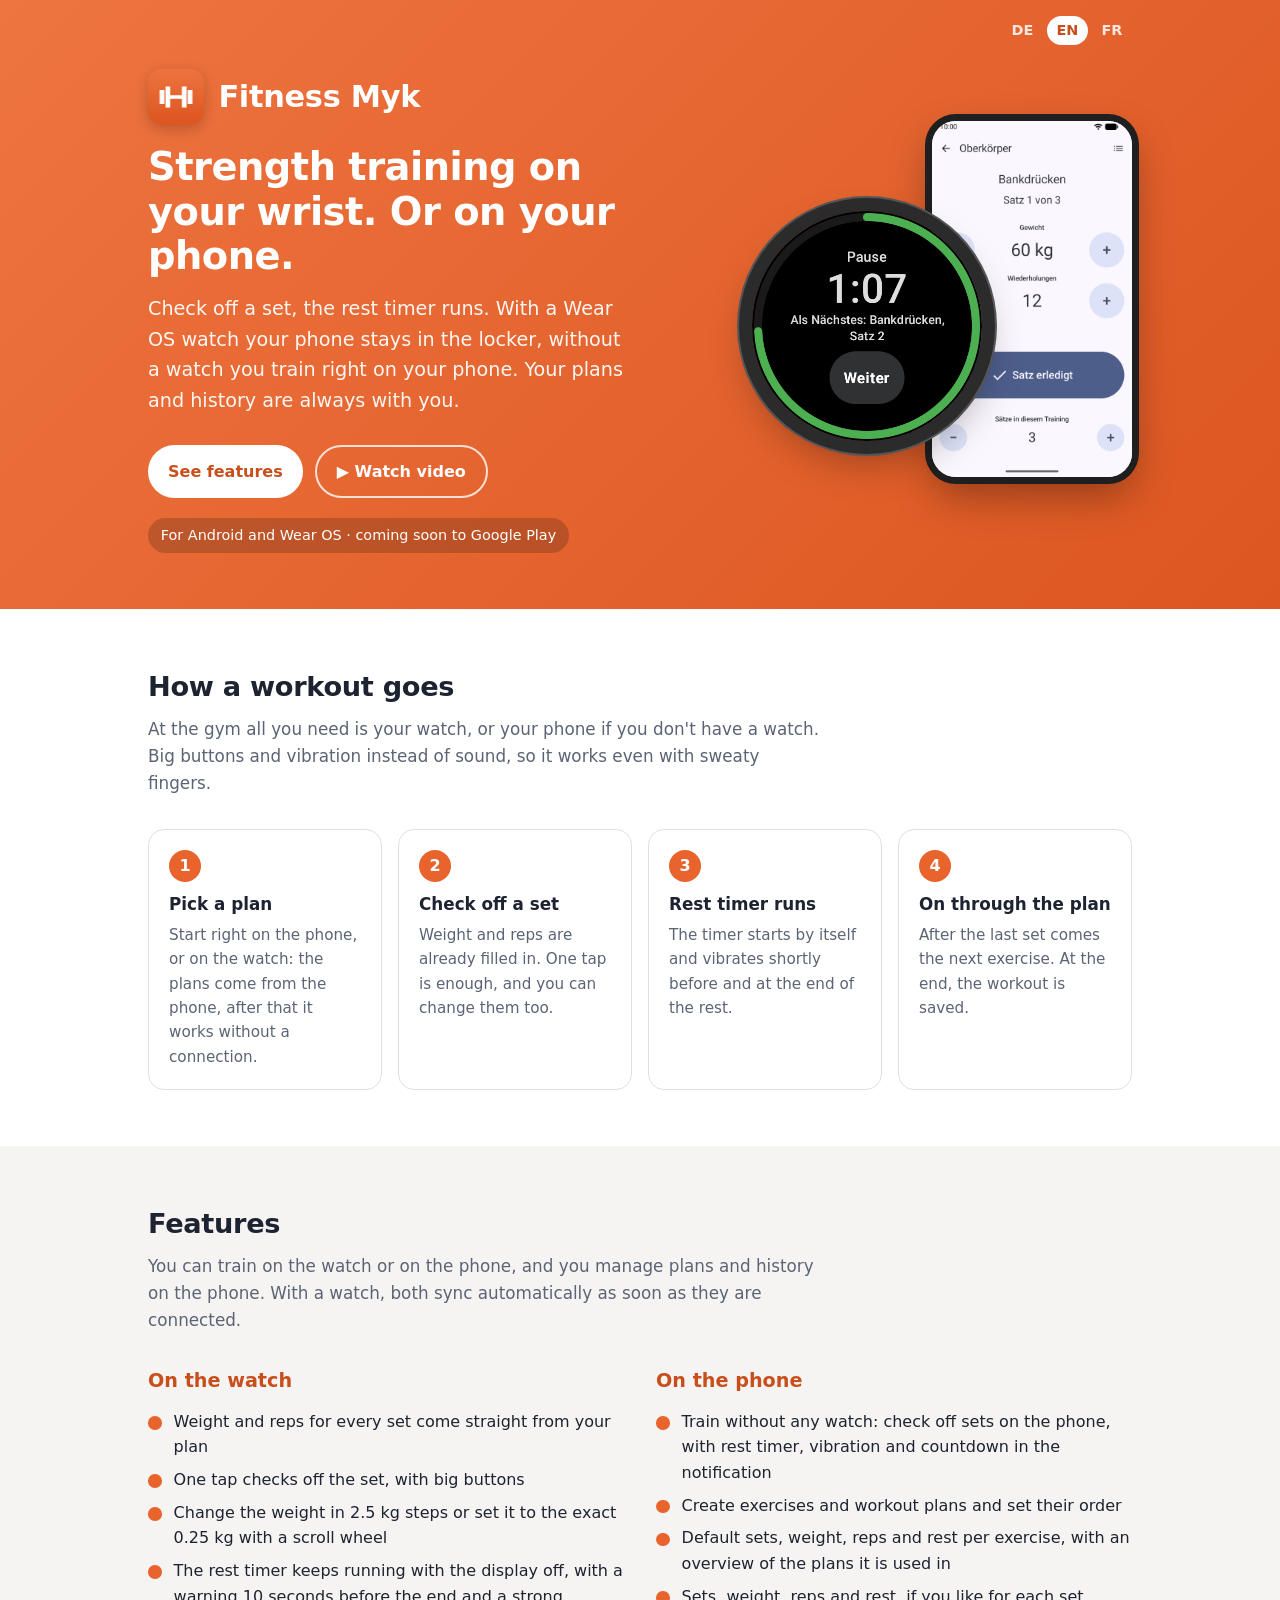
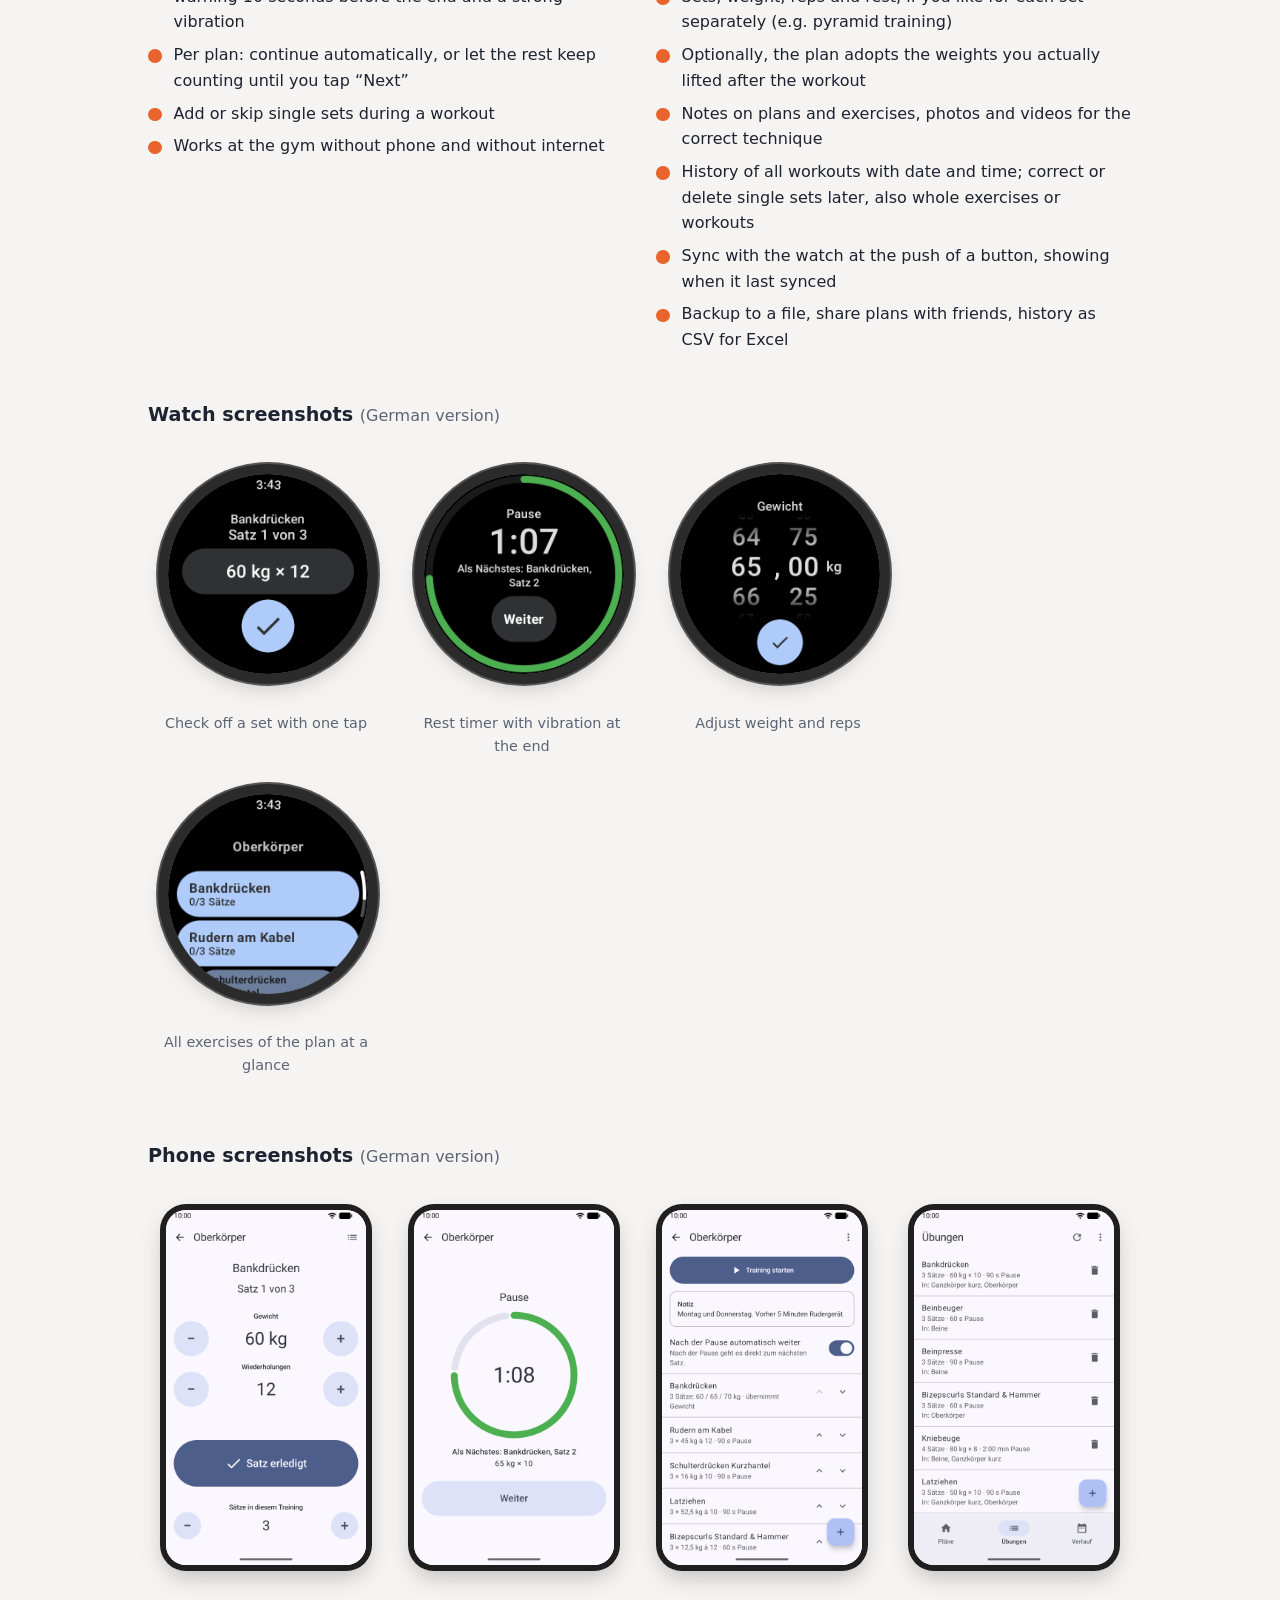
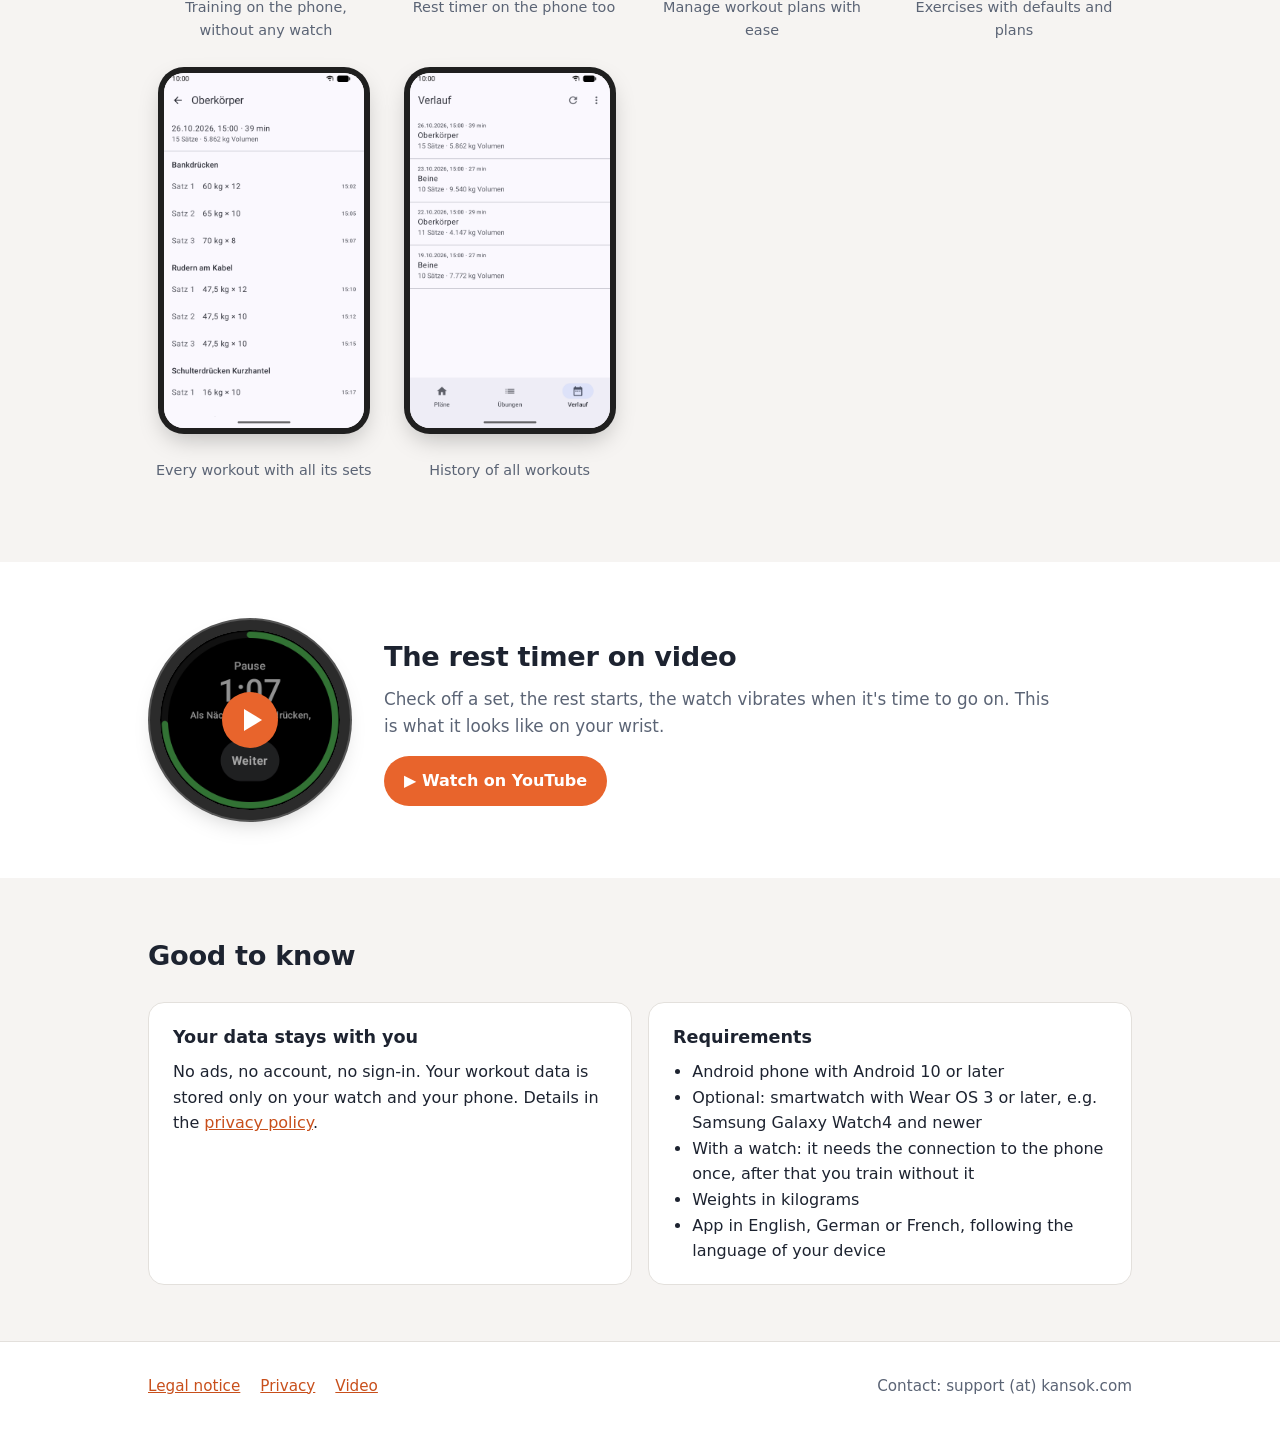
==== en/index.html @ 931d3200 "Englisch und Franzoesisch mit Sprachumschalter, Infos zu 1.3.0 und 1.4.0 Co-Authored-By: Claude Opus" ====
<!DOCTYPE html>
<html lang="en">
<head>
<meta charset="utf-8">
<meta name="viewport" content="width=device-width, initial-scale=1">
<title>Fitness Myk · Strength training with watch or phone</title>
<meta name="description" content="Fitness Myk is your strength training log: on your Wear OS watch or right on your phone. Check off a set, the rest timer runs, plans and history always with you.">
<link rel="icon" href="../img/icon.png">
<link rel="stylesheet" href="../site.css">
<link rel="alternate" hreflang="de" href="https://dersocke.github.io/fitness-myk/">
<link rel="alternate" hreflang="en" href="https://dersocke.github.io/fitness-myk/en/">
<link rel="alternate" hreflang="fr" href="https://dersocke.github.io/fitness-myk/fr/">
</head>
<body>

<header class="hero">
  <div class="langbar"><nav class="lang" aria-label="Language"><a href="../" lang="de" hreflang="de">DE</a><a href="./" lang="en" aria-current="page">EN</a><a href="../fr/" lang="fr" hreflang="fr">FR</a></nav></div>
  <div class="wrap">
    <div>
      <div class="brand"><img src="../img/icon.png" alt=""><span>Fitness Myk</span></div>
      <h1>Strength training on your wrist. Or on your phone.</h1>
      <p class="lead">Check off a set, the rest timer runs. With a Wear OS watch your phone stays in the locker, without a watch you train right on your phone. Your plans and history are always with you.</p>
      <div class="buttons">
        <a class="btn btn-light" href="#features">See features</a>
        <a class="btn btn-ghost" href="https://www.youtube.com/watch?v=dd3W-QZV9yQ" target="_blank" rel="noopener">▶ Watch video</a>
      </div>
      <span class="badge">For Android and Wear OS · coming soon to Google Play</span>
    </div>
    <div class="devices" aria-hidden="true">
      <div class="phone"><img src="../img/handy-2-satz.png" alt=""></div>
      <div class="watch"><img src="../img/uhr-2-pause.png" alt=""></div>
    </div>
  </div>
</header>

<main>

<section>
  <div class="wrap">
    <h2>How a workout goes</h2>
    <p class="intro">At the gym all you need is your watch, or your phone if you don't have a watch. Big buttons and vibration instead of sound, so it works even with sweaty fingers.</p>
    <div class="steps">
      <div class="step"><h3>Pick a plan</h3><p>Start right on the phone, or on the watch: the plans come from the phone, after that it works without a connection.</p></div>
      <div class="step"><h3>Check off a set</h3><p>Weight and reps are already filled in. One tap is enough, and you can change them too.</p></div>
      <div class="step"><h3>Rest timer runs</h3><p>The timer starts by itself and vibrates shortly before and at the end of the rest.</p></div>
      <div class="step"><h3>On through the plan</h3><p>After the last set comes the next exercise. At the end, the workout is saved.</p></div>
    </div>
  </div>
</section>

<section class="alt" id="features">
  <div class="wrap">
    <h2>Features</h2>
    <p class="intro">You can train on the watch or on the phone, and you manage plans and history on the phone. With a watch, both sync automatically as soon as they are connected.</p>
    <div class="features">
      <div>
        <h3>On the watch</h3>
        <ul class="check">
          <li>Weight and reps for every set come straight from your plan</li>
          <li>One tap checks off the set, with big buttons</li>
          <li>Change the weight in 2.5 kg steps or set it to the exact 0.25 kg with a scroll wheel</li>
          <li>The rest timer keeps running with the display off, with a warning 10 seconds before the end and a strong vibration</li>
          <li>Per plan: continue automatically, or let the rest keep counting until you tap “Next”</li>
          <li>Add or skip single sets during a workout</li>
          <li>Works at the gym without phone and without internet</li>
        </ul>
      </div>
      <div>
        <h3>On the phone</h3>
        <ul class="check">
          <li>Train without any watch: check off sets on the phone, with rest timer, vibration and countdown in the notification</li>
          <li>Create exercises and workout plans and set their order</li>
          <li>Default sets, weight, reps and rest per exercise, with an overview of the plans it is used in</li>
          <li>Sets, weight, reps and rest, if you like for each set separately (e.g. pyramid training)</li>
          <li>Optionally, the plan adopts the weights you actually lifted after the workout</li>
          <li>Notes on plans and exercises, photos and videos for the correct technique</li>
          <li>History of all workouts with date and time; correct or delete single sets later, also whole exercises or workouts</li>
          <li>Sync with the watch at the push of a button, showing when it last synced</li>
          <li>Backup to a file, share plans with friends, history as CSV for Excel</li>
        </ul>
      </div>
    </div>

    <h3 class="gallery-title">Watch screenshots <small style="font-weight:400;color:var(--muted)">(German version)</small></h3>
    <div class="gallery">
      <figure><a href="../img/uhr-1-satz.png"><div class="shot-watch"><img src="../img/uhr-1-satz.png" alt="Watch: set 1 of 3 bench press, 60 kg × 12, check mark to check off" loading="lazy"></div></a>
        <figcaption>Check off a set with one tap</figcaption></figure>
      <figure><a href="../img/uhr-2-pause.png"><div class="shot-watch"><img src="../img/uhr-2-pause.png" alt="Watch: running rest timer" loading="lazy"></div></a>
        <figcaption>Rest timer with vibration at the end</figcaption></figure>
      <figure><a href="../img/uhr-3-gewicht.png"><div class="shot-watch"><img src="../img/uhr-3-gewicht.png" alt="Watch: change weight and reps" loading="lazy"></div></a>
        <figcaption>Adjust weight and reps</figcaption></figure>
      <figure><a href="../img/uhr-4-uebungen.png"><div class="shot-watch"><img src="../img/uhr-4-uebungen.png" alt="Watch: exercises of the plan" loading="lazy"></div></a>
        <figcaption>All exercises of the plan at a glance</figcaption></figure>
    </div>

    <h3 class="gallery-title">Phone screenshots <small style="font-weight:400;color:var(--muted)">(German version)</small></h3>
    <div class="gallery">
      <figure><a href="../img/handy-2-satz.png"><div class="shot-phone"><img src="../img/handy-2-satz.png" alt="Phone: set 1 of 3 bench press, 60 kg and 12 reps, button set done" loading="lazy"></div></a>
        <figcaption>Training on the phone, without any watch</figcaption></figure>
      <figure><a href="../img/handy-3-pause.png"><div class="shot-phone"><img src="../img/handy-3-pause.png" alt="Phone: running rest timer with the next set" loading="lazy"></div></a>
        <figcaption>Rest timer on the phone too</figcaption></figure>
      <figure><a href="../img/handy-1-plan.png"><div class="shot-phone"><img src="../img/handy-1-plan.png" alt="Phone: workout plan with exercises and button start workout" loading="lazy"></div></a>
        <figcaption>Manage workout plans with ease</figcaption></figure>
      <figure><a href="../img/handy-4-uebungen.png"><div class="shot-phone"><img src="../img/handy-4-uebungen.png" alt="Phone: exercises with default values and the plans they are used in" loading="lazy"></div></a>
        <figcaption>Exercises with defaults and plans</figcaption></figure>
      <figure><a href="../img/handy-6-training.png"><div class="shot-phone"><img src="../img/handy-6-training.png" alt="Phone: workout with all sets, weight, reps and time" loading="lazy"></div></a>
        <figcaption>Every workout with all its sets</figcaption></figure>
      <figure><a href="../img/handy-5-verlauf.png"><div class="shot-phone"><img src="../img/handy-5-verlauf.png" alt="Phone: history of workouts" loading="lazy"></div></a>
        <figcaption>History of all workouts</figcaption></figure>
    </div>
  </div>
</section>

<section>
  <div class="wrap video">
    <a href="https://www.youtube.com/watch?v=dd3W-QZV9yQ" target="_blank" rel="noopener" aria-label="Watch the video on YouTube">
      <div class="shot-watch"><img src="../img/uhr-2-pause.png" alt=""><div class="play"><svg viewBox="0 0 56 56"><circle cx="28" cy="28" r="28" fill="#E8642C"/><path d="M22 17v22l18-11z" fill="#fff"/></svg></div></div>
    </a>
    <div>
      <h2>The rest timer on video</h2>
      <p class="intro" style="margin-bottom:1rem">Check off a set, the rest starts, the watch vibrates when it's time to go on. This is what it looks like on your wrist.</p>
      <a class="btn btn-light" style="background:var(--accent);color:#fff" href="https://www.youtube.com/watch?v=dd3W-QZV9yQ" target="_blank" rel="noopener">▶ Watch on YouTube</a>
    </div>
  </div>
</section>

<section class="alt">
  <div class="wrap">
    <h2>Good to know</h2>
    <div class="cards" style="margin-top:1.5rem">
      <div class="card">
        <h3>Your data stays with you</h3>
        <p>No ads, no account, no sign-in. Your workout data is stored only on your watch and your phone. Details in the <a href="privacy.html">privacy policy</a>.</p>
      </div>
      <div class="card">
        <h3>Requirements</h3>
        <ul>
          <li>Android phone with Android 10 or later</li>
          <li>Optional: smartwatch with Wear OS 3 or later, e.g. Samsung Galaxy Watch4 and newer</li>
          <li>With a watch: it needs the connection to the phone once, after that you train without it</li>
          <li>Weights in kilograms</li>
          <li>App in English, German or French, following the language of your device</li>
        </ul>
      </div>
    </div>
  </div>
</section>

</main>

<footer>
  <div class="wrap">
    <nav aria-label="Legal"><a href="legal-notice.html">Legal notice</a><a href="privacy.html">Privacy</a><a href="https://www.youtube.com/watch?v=dd3W-QZV9yQ" target="_blank" rel="noopener">Video</a></nav>
    <span>Contact: support (at) kansok.com</span>
  </div>
</footer>

</body>
</html>
---- site.css ----
:root {
  --bg:#ffffff; --bg-alt:#f6f4f2; --text:#1d2330; --muted:#5b6475; --line:#e3e0dc;
  --accent:#E8642C; --accent-dark:#c84f1b; --link:#c84f1b; --card:#ffffff;
}
@media (prefers-color-scheme: dark) {
  :root { --bg:#14171f; --bg-alt:#1b1f29; --text:#e8eaf0; --muted:#a3aabb; --line:#2c3240;
          --link:#f29a6e; --card:#1f2430; }
}
* { box-sizing:border-box; }
html { background:var(--bg); }
body { margin:0; font-family:"Segoe UI", Roboto, system-ui, Arial, sans-serif; color:var(--text);
       background:var(--bg); line-height:1.6; }
a { color:var(--link); }
.wrap { max-width:64rem; margin:0 auto; padding:0 1.25rem; }

/* Kopf */
header.hero { background:linear-gradient(135deg, #EE7440 0%, #DC5620 100%); color:#fff; }
.hero .wrap { display:grid; grid-template-columns:1.1fr 1fr; gap:2rem; align-items:center;
              padding-top:3rem; padding-bottom:3.5rem; }
.brand { display:flex; align-items:center; gap:.9rem; margin-bottom:1.25rem; }
.brand img { width:56px; height:56px; border-radius:14px; box-shadow:0 4px 14px rgba(0,0,0,.2); }
.brand span { font-size:1.9rem; font-weight:700; letter-spacing:-.3px; }
.hero h1 { font-size:2.4rem; line-height:1.15; margin:0 0 1rem; letter-spacing:-.5px; }
.hero p.lead { font-size:1.2rem; margin:0 0 1.75rem; opacity:.95; max-width:30rem; }
.buttons { display:flex; flex-wrap:wrap; gap:.75rem; }
.btn { display:inline-flex; align-items:center; gap:.5rem; padding:.75rem 1.25rem; border-radius:999px;
       font-weight:600; text-decoration:none; font-size:1rem; }
.btn-light { background:#fff; color:var(--accent-dark); }
.btn-ghost { border:2px solid rgba(255,255,255,.8); color:#fff; }
.btn:hover { filter:brightness(.95); }
.badge { display:inline-block; margin-top:1.25rem; font-size:.9rem; background:rgba(0,0,0,.18);
         padding:.35rem .8rem; border-radius:999px; }

.devices { position:relative; height:380px; }
.phone { position:absolute; right:0; top:0; width:200px; aspect-ratio:9/16; border-radius:24px;
         overflow:hidden; background:#fff; box-shadow:0 0 0 7px #1f1f1f, 0 18px 40px rgba(0,0,0,.35); }
.phone img, .watch img { width:100%; height:100%; display:block; object-fit:cover; }
.watch { position:absolute; right:150px; top:90px; width:230px; height:230px; border-radius:50%;
         overflow:hidden; box-shadow:0 0 0 13px #2b2b2b, 0 0 0 15px #555, 0 18px 40px rgba(0,0,0,.35); }

/* Abschnitte */
section { padding:3.5rem 0; }
section.alt { background:var(--bg-alt); }
h2 { font-size:1.7rem; margin:0 0 .5rem; letter-spacing:-.3px; }
.intro { color:var(--muted); max-width:42rem; margin:0 0 2rem; font-size:1.05rem; }

.steps { display:grid; grid-template-columns:repeat(4, 1fr); gap:1rem; counter-reset:step; }
.step { background:var(--card); border:1px solid var(--line); border-radius:16px; padding:1.25rem; }
.step::before { counter-increment:step; content:counter(step); display:inline-grid; place-items:center;
                width:2rem; height:2rem; border-radius:50%; background:var(--accent); color:#fff;
                font-weight:700; margin-bottom:.6rem; }
.step h3 { margin:0 0 .3rem; font-size:1.05rem; }
.step p { margin:0; color:var(--muted); font-size:.95rem; }

.features { display:grid; grid-template-columns:1fr 1fr; gap:2rem; }
.features h3 { margin:0 0 .75rem; font-size:1.2rem; color:var(--accent-dark); }
@media (prefers-color-scheme: dark) { .features h3 { color:var(--link); } }
ul.check { list-style:none; padding:0; margin:0; }
ul.check li { position:relative; padding-left:1.6rem; margin:.45rem 0; }
ul.check li::before { content:""; position:absolute; left:0; top:.45em; width:.85rem; height:.85rem;
                      border-radius:50%; background:var(--accent); }

.gallery-title { margin:2.5rem 0 1rem; font-size:1.2rem; }
.gallery { display:flex; flex-wrap:wrap; gap:1.5rem 2rem; padding:1rem .5rem 1.5rem; }
.gallery figure { margin:0; flex:0 0 auto; text-align:center; }
@media (max-width: 480px) {
  .gallery { justify-content:center; }
  .shot-watch, .shot-phone { width:160px; }
  .shot-watch { height:160px; }
}
.gallery figcaption { margin-top:1.1rem; font-size:.9rem; color:var(--muted); max-width:220px; }
.shot-watch { width:200px; height:200px; border-radius:50%; overflow:hidden; margin:12px;
              box-shadow:0 0 0 10px #2b2b2b, 0 0 0 12px #555, 0 10px 24px rgba(0,0,0,.25); }
.shot-phone { width:200px; aspect-ratio:9/16; border-radius:20px; overflow:hidden; margin:6px;
              box-shadow:0 0 0 6px #1f1f1f, 0 10px 24px rgba(0,0,0,.25); }
.shot-watch img, .shot-phone img { width:100%; height:100%; display:block; object-fit:cover; }
.gallery figure a { display:inline-block; }

.video { display:grid; grid-template-columns:auto 1fr; gap:2rem; align-items:center; }
.video .shot-watch { width:180px; height:180px; position:relative; }
.video .play { position:absolute; inset:0; display:grid; place-items:center; background:rgba(0,0,0,.35); }
.video .play svg { width:56px; height:56px; }

.cards { display:grid; grid-template-columns:1fr 1fr; gap:1rem; }
.card { background:var(--card); border:1px solid var(--line); border-radius:16px; padding:1.25rem 1.5rem; }
.card h3 { margin:0 0 .5rem; font-size:1.1rem; }
.card ul { margin:0; padding-left:1.2rem; }
.card p { margin:0; }

footer { border-top:1px solid var(--line); padding:2rem 0 3rem; color:var(--muted); font-size:.95rem; }
footer .wrap { display:flex; flex-wrap:wrap; justify-content:space-between; gap:1rem; }
footer nav a { margin-right:1.25rem; }

@media (max-width: 820px) {
  .hero .wrap { grid-template-columns:1fr; padding-top:2rem; }
  .hero h1 { font-size:1.9rem; }
  .devices { height:300px; max-width:340px; }
  .phone { width:150px; }
  .watch { width:180px; height:180px; right:110px; top:70px; }
  .steps { grid-template-columns:1fr 1fr; }
  .features, .cards { grid-template-columns:1fr; }
  .video { grid-template-columns:1fr; justify-items:start; }
}
@media (max-width: 480px) { .steps { grid-template-columns:1fr; } }

/* Sprachumschalter */
.langbar { max-width:64rem; margin:0 auto; padding:1rem 1.25rem 0; display:flex; justify-content:flex-end; }
.langbar + .wrap { padding-top:1.5rem; }
.lang { display:flex; gap:.25rem; font-size:.9rem; font-weight:600; }
.lang a { color:#fff; text-decoration:none; padding:.2rem .6rem; border-radius:999px; opacity:.85; }
.lang a:hover { opacity:1; background:rgba(255,255,255,.15); }
.lang a[aria-current] { background:#fff; color:var(--accent-dark); opacity:1; }
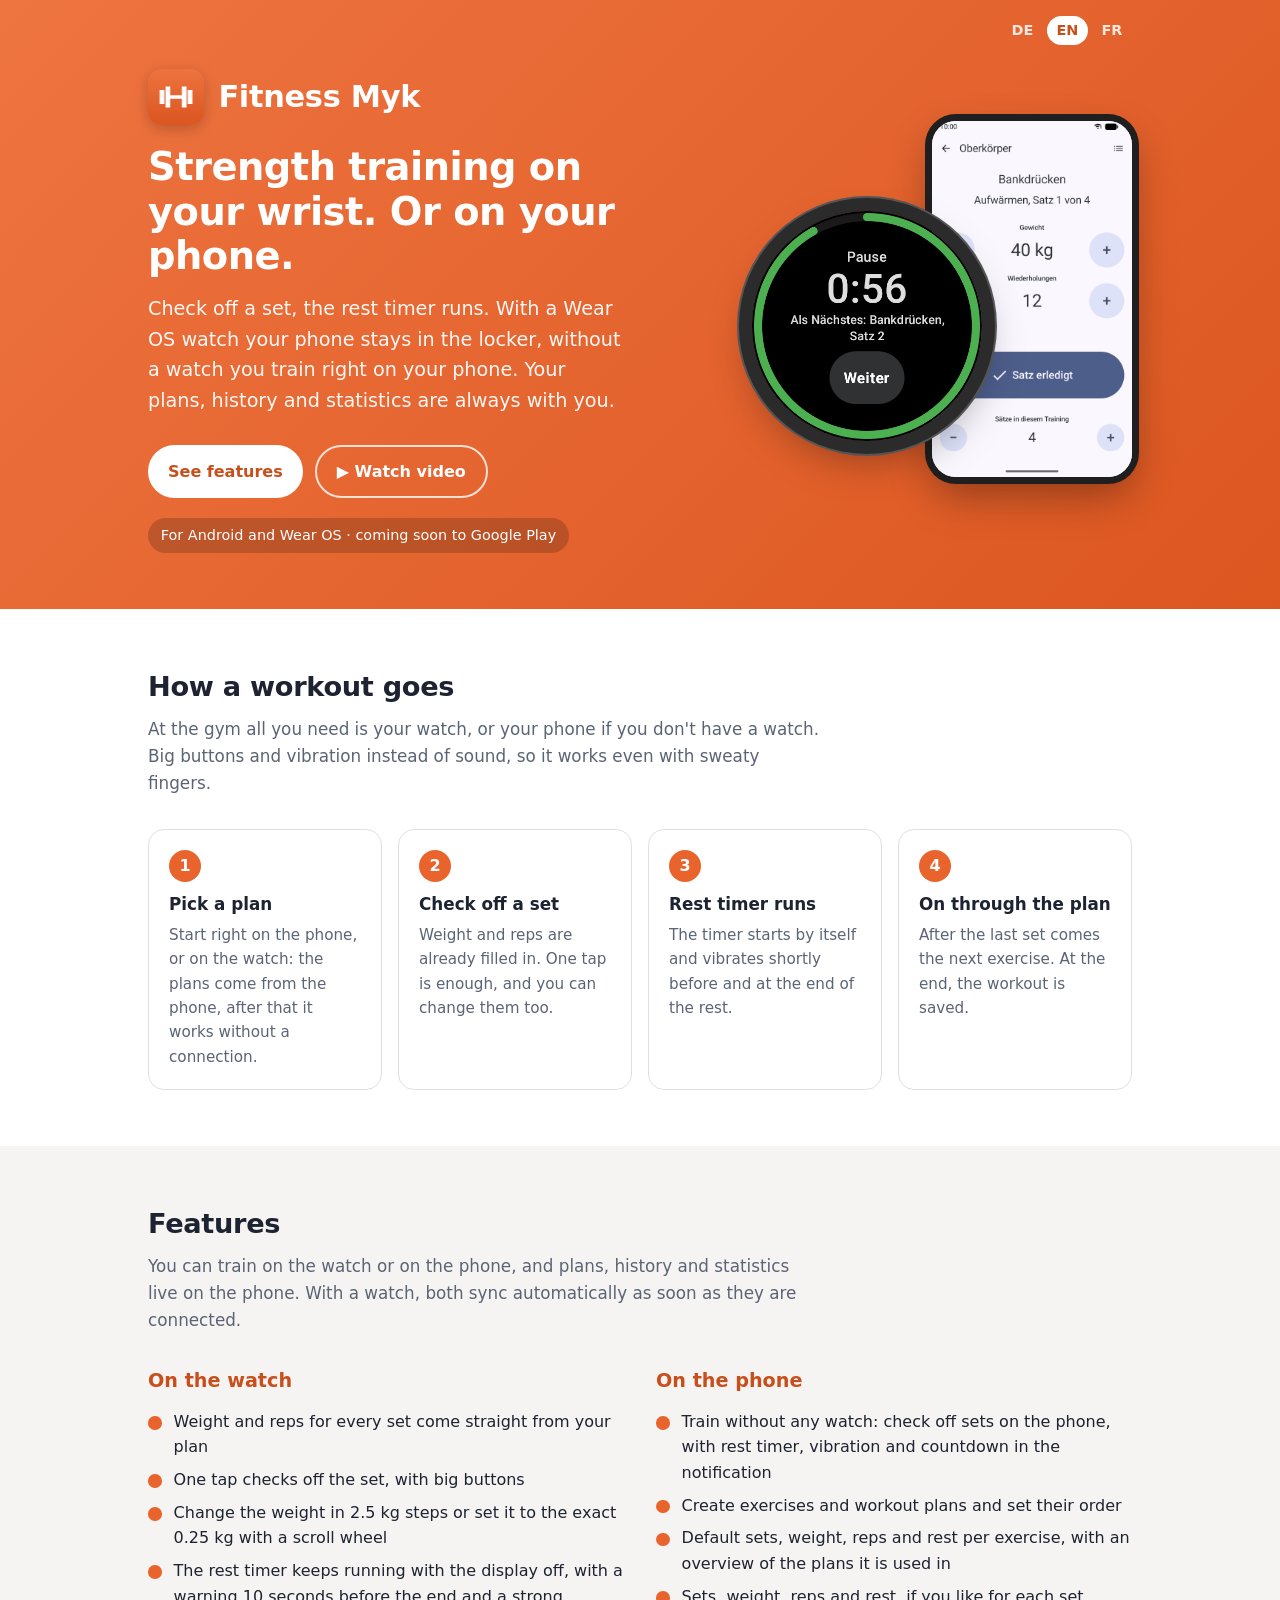
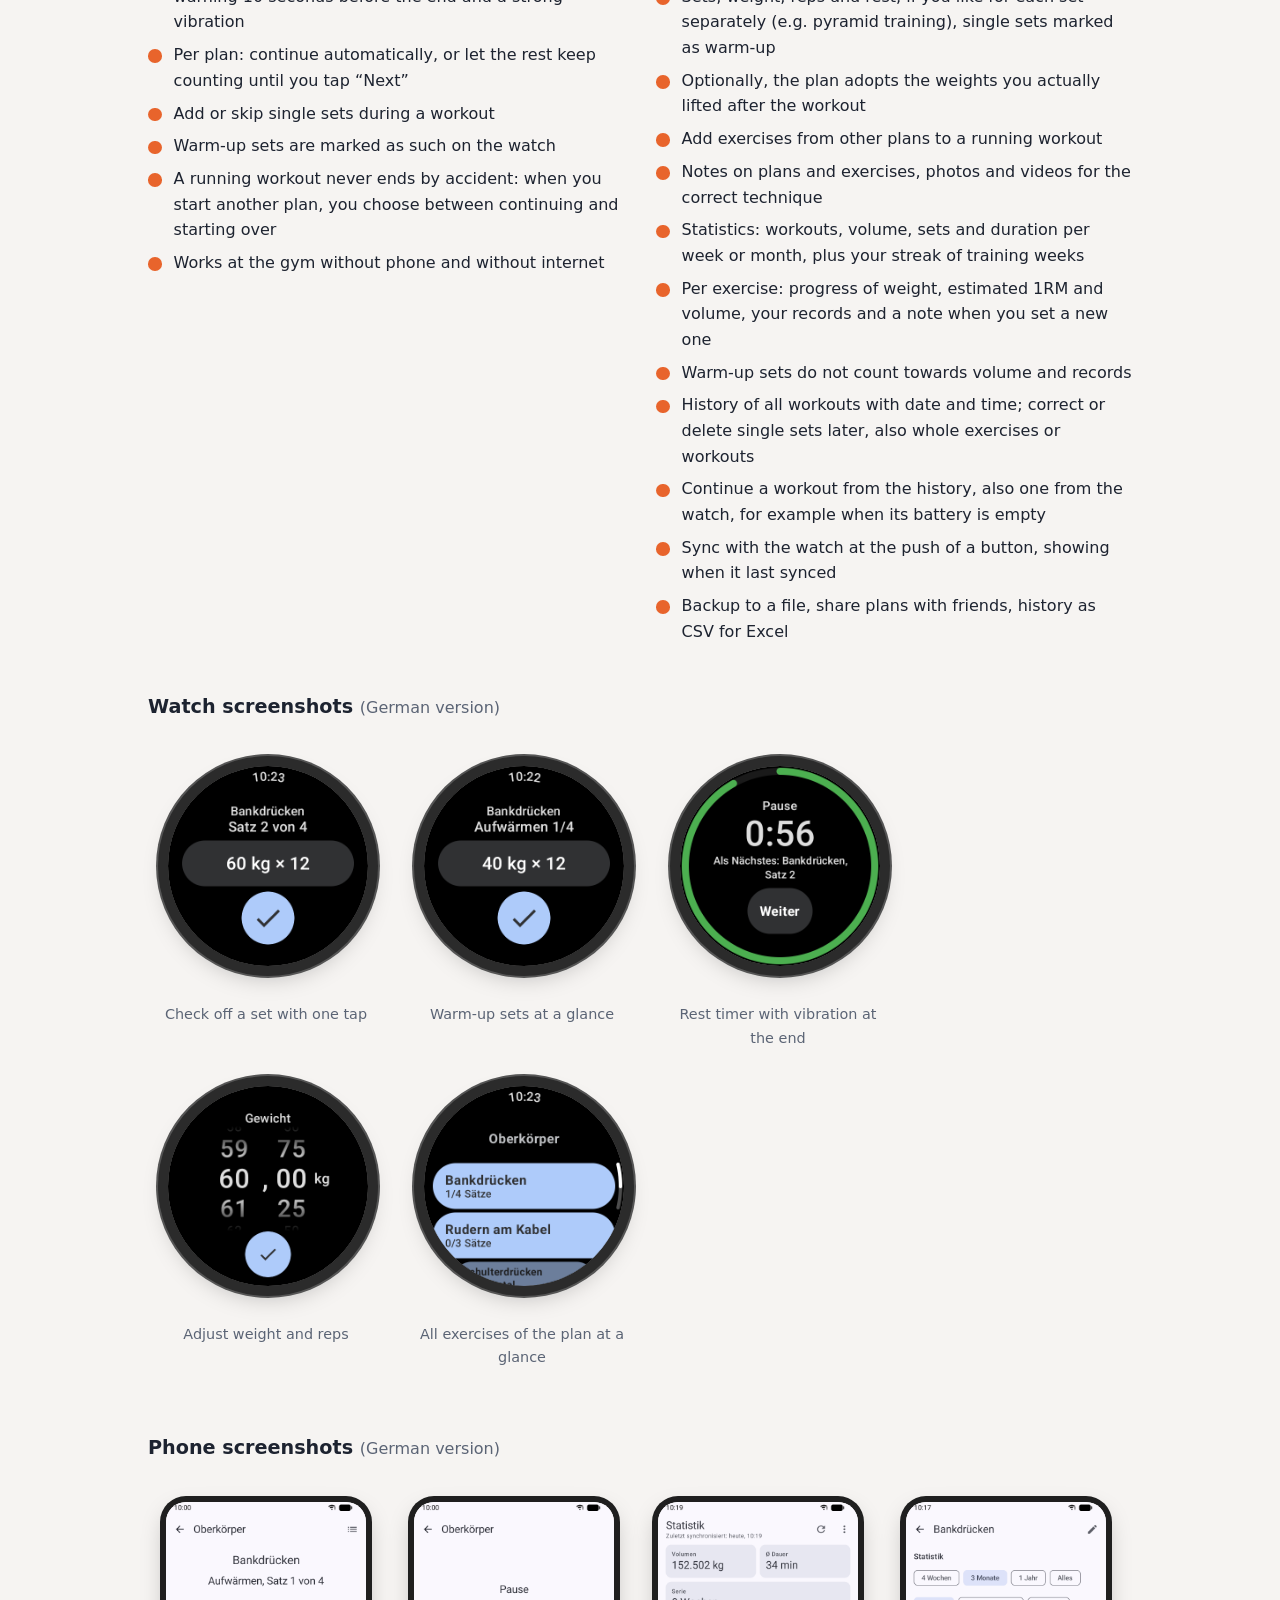
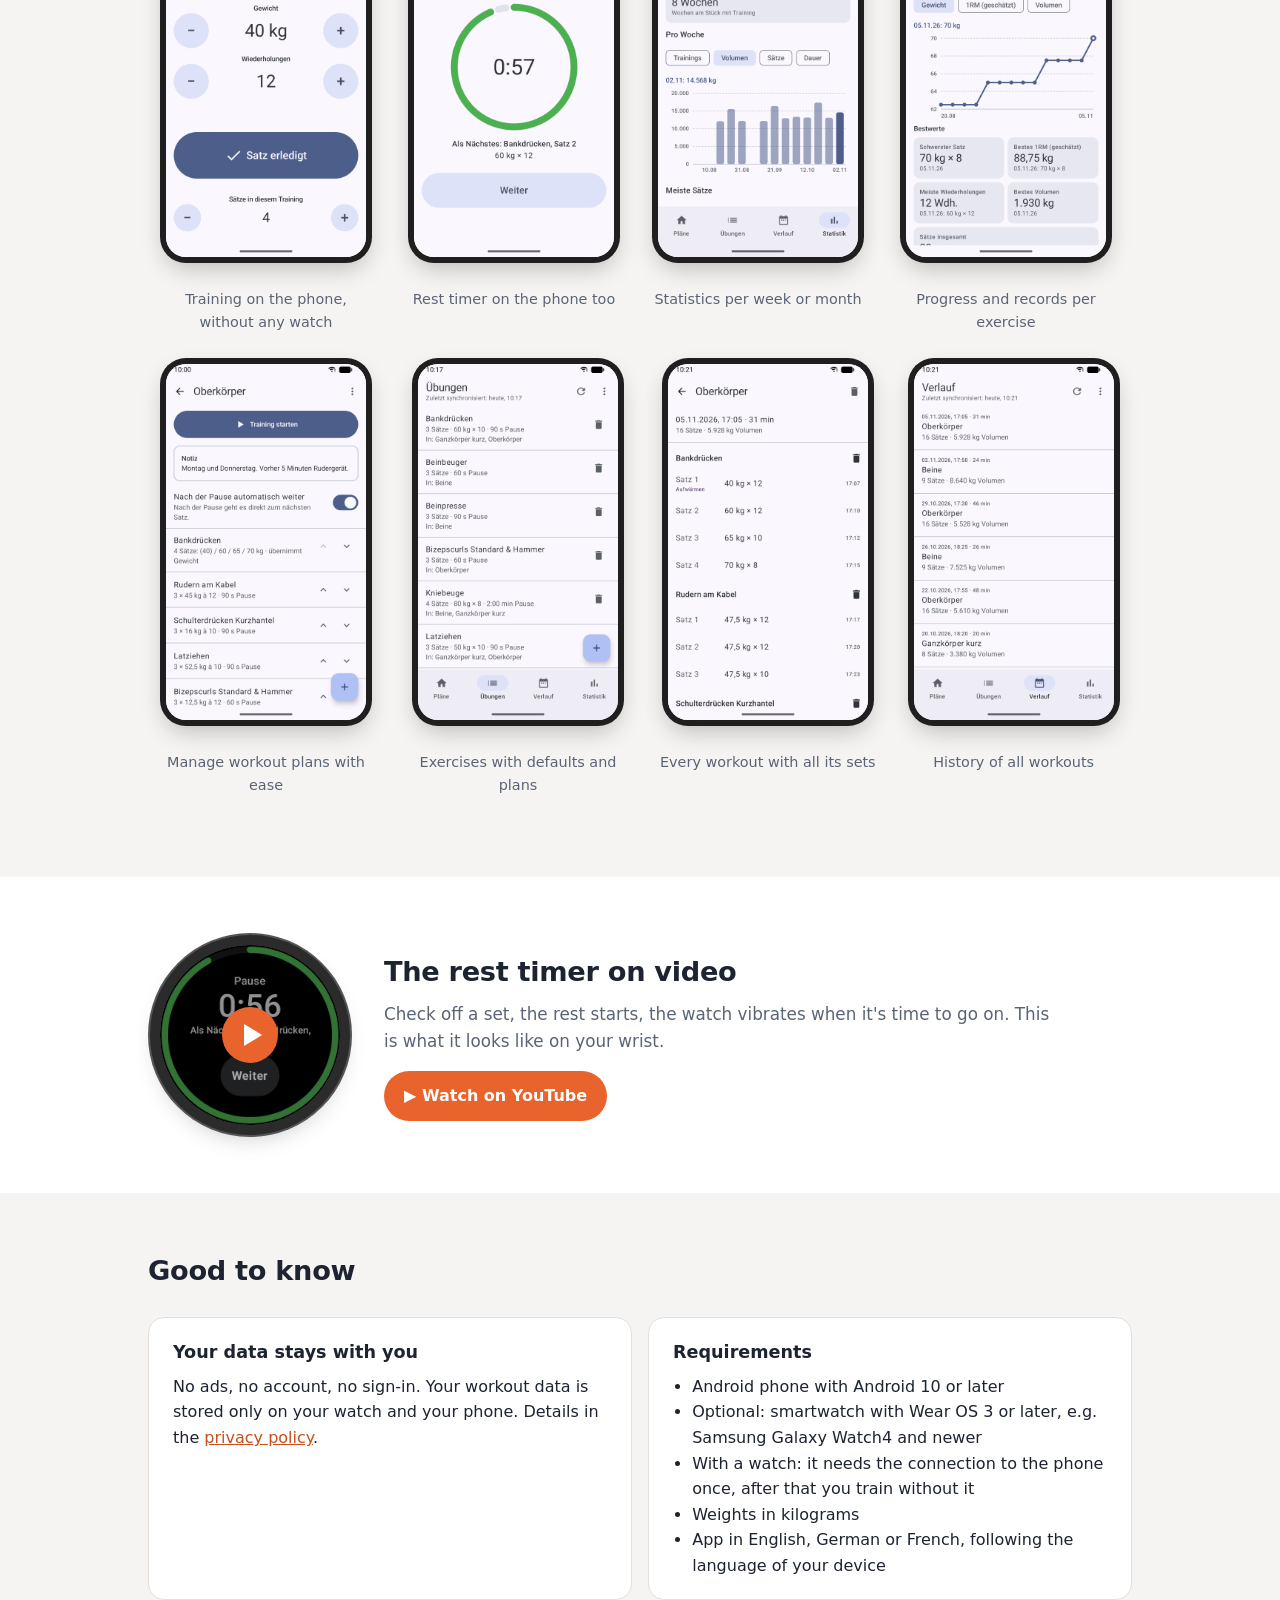
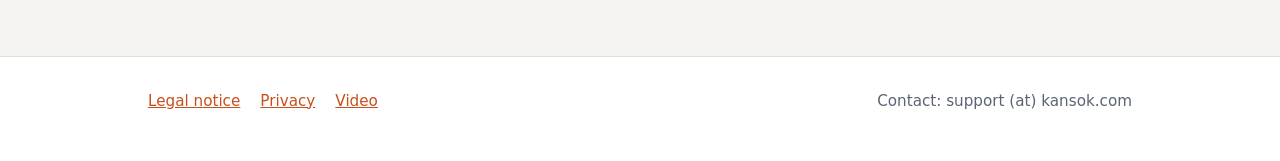
==== commit c75d7373: "Stand 1.6.0: Statistik, Aufwaermsaetze, laufende Trainings, neue Bildschirmfotos Co-Authored-By: Cla" ====
--- a/en/index.html
+++ b/en/index.html
@@ -4,7 +4,7 @@
 <meta charset="utf-8">
 <meta name="viewport" content="width=device-width, initial-scale=1">
 <title>Fitness Myk · Strength training with watch or phone</title>
-<meta name="description" content="Fitness Myk is your strength training log: on your Wear OS watch or right on your phone. Check off a set, the rest timer runs, plans and history always with you.">
+<meta name="description" content="Fitness Myk is your strength training log: on your Wear OS watch or right on your phone. Check off a set, the rest timer runs, plans, history and statistics always with you.">
 <link rel="icon" href="../img/icon.png">
 <link rel="stylesheet" href="../site.css">
 <link rel="alternate" hreflang="de" href="https://dersocke.github.io/fitness-myk/">
@@ -19,7 +19,7 @@
     <div>
       <div class="brand"><img src="../img/icon.png" alt=""><span>Fitness Myk</span></div>
       <h1>Strength training on your wrist. Or on your phone.</h1>
-      <p class="lead">Check off a set, the rest timer runs. With a Wear OS watch your phone stays in the locker, without a watch you train right on your phone. Your plans and history are always with you.</p>
+      <p class="lead">Check off a set, the rest timer runs. With a Wear OS watch your phone stays in the locker, without a watch you train right on your phone. Your plans, history and statistics are always with you.</p>
       <div class="buttons">
         <a class="btn btn-light" href="#features">See features</a>
         <a class="btn btn-ghost" href="https://www.youtube.com/watch?v=dd3W-QZV9yQ" target="_blank" rel="noopener">▶ Watch video</a>
@@ -51,7 +51,7 @@
 <section class="alt" id="features">
   <div class="wrap">
     <h2>Features</h2>
-    <p class="intro">You can train on the watch or on the phone, and you manage plans and history on the phone. With a watch, both sync automatically as soon as they are connected.</p>
+    <p class="intro">You can train on the watch or on the phone, and plans, history and statistics live on the phone. With a watch, both sync automatically as soon as they are connected.</p>
     <div class="features">
       <div>
         <h3>On the watch</h3>
@@ -62,6 +62,8 @@
           <li>The rest timer keeps running with the display off, with a warning 10 seconds before the end and a strong vibration</li>
           <li>Per plan: continue automatically, or let the rest keep counting until you tap “Next”</li>
           <li>Add or skip single sets during a workout</li>
+          <li>Warm-up sets are marked as such on the watch</li>
+          <li>A running workout never ends by accident: when you start another plan, you choose between continuing and starting over</li>
           <li>Works at the gym without phone and without internet</li>
         </ul>
       </div>
@@ -71,10 +73,15 @@
           <li>Train without any watch: check off sets on the phone, with rest timer, vibration and countdown in the notification</li>
           <li>Create exercises and workout plans and set their order</li>
           <li>Default sets, weight, reps and rest per exercise, with an overview of the plans it is used in</li>
-          <li>Sets, weight, reps and rest, if you like for each set separately (e.g. pyramid training)</li>
+          <li>Sets, weight, reps and rest, if you like for each set separately (e.g. pyramid training), single sets marked as warm-up</li>
           <li>Optionally, the plan adopts the weights you actually lifted after the workout</li>
+          <li>Add exercises from other plans to a running workout</li>
           <li>Notes on plans and exercises, photos and videos for the correct technique</li>
+          <li>Statistics: workouts, volume, sets and duration per week or month, plus your streak of training weeks</li>
+          <li>Per exercise: progress of weight, estimated 1RM and volume, your records and a note when you set a new one</li>
+          <li>Warm-up sets do not count towards volume and records</li>
           <li>History of all workouts with date and time; correct or delete single sets later, also whole exercises or workouts</li>
+          <li>Continue a workout from the history, also one from the watch, for example when its battery is empty</li>
           <li>Sync with the watch at the push of a button, showing when it last synced</li>
           <li>Backup to a file, share plans with friends, history as CSV for Excel</li>
         </ul>
@@ -83,8 +90,10 @@
 
     <h3 class="gallery-title">Watch screenshots <small style="font-weight:400;color:var(--muted)">(German version)</small></h3>
     <div class="gallery">
-      <figure><a href="../img/uhr-1-satz.png"><div class="shot-watch"><img src="../img/uhr-1-satz.png" alt="Watch: set 1 of 3 bench press, 60 kg × 12, check mark to check off" loading="lazy"></div></a>
+      <figure><a href="../img/uhr-1-satz.png"><div class="shot-watch"><img src="../img/uhr-1-satz.png" alt="Watch: set 2 of 4 bench press, 60 kg × 12, check mark to check off" loading="lazy"></div></a>
         <figcaption>Check off a set with one tap</figcaption></figure>
+      <figure><a href="../img/uhr-5-aufwaermen.png"><div class="shot-watch"><img src="../img/uhr-5-aufwaermen.png" alt="Watch: warm-up 1/4 bench press, 40 kg × 12" loading="lazy"></div></a>
+        <figcaption>Warm-up sets at a glance</figcaption></figure>
       <figure><a href="../img/uhr-2-pause.png"><div class="shot-watch"><img src="../img/uhr-2-pause.png" alt="Watch: running rest timer" loading="lazy"></div></a>
         <figcaption>Rest timer with vibration at the end</figcaption></figure>
       <figure><a href="../img/uhr-3-gewicht.png"><div class="shot-watch"><img src="../img/uhr-3-gewicht.png" alt="Watch: change weight and reps" loading="lazy"></div></a>
@@ -95,17 +104,21 @@
 
     <h3 class="gallery-title">Phone screenshots <small style="font-weight:400;color:var(--muted)">(German version)</small></h3>
     <div class="gallery">
-      <figure><a href="../img/handy-2-satz.png"><div class="shot-phone"><img src="../img/handy-2-satz.png" alt="Phone: set 1 of 3 bench press, 60 kg and 12 reps, button set done" loading="lazy"></div></a>
+      <figure><a href="../img/handy-2-satz.png"><div class="shot-phone"><img src="../img/handy-2-satz.png" alt="Phone: bench press, warm-up, set 1 of 4, 40 kg and 12 reps, button set done" loading="lazy"></div></a>
         <figcaption>Training on the phone, without any watch</figcaption></figure>
       <figure><a href="../img/handy-3-pause.png"><div class="shot-phone"><img src="../img/handy-3-pause.png" alt="Phone: running rest timer with the next set" loading="lazy"></div></a>
         <figcaption>Rest timer on the phone too</figcaption></figure>
-      <figure><a href="../img/handy-1-plan.png"><div class="shot-phone"><img src="../img/handy-1-plan.png" alt="Phone: workout plan with exercises and button start workout" loading="lazy"></div></a>
+      <figure><a href="../img/handy-4-statistik.png"><div class="shot-phone"><img src="../img/handy-4-statistik.png" alt="Phone: statistics with volume, duration, a streak of 8 weeks and volume per week as bars" loading="lazy"></div></a>
+        <figcaption>Statistics per week or month</figcaption></figure>
+      <figure><a href="../img/handy-5-uebung-statistik.png"><div class="shot-phone"><img src="../img/handy-5-uebung-statistik.png" alt="Phone: bench press with weight progress as a line and records" loading="lazy"></div></a>
+        <figcaption>Progress and records per exercise</figcaption></figure>
+      <figure><a href="../img/handy-1-plan.png"><div class="shot-phone"><img src="../img/handy-1-plan.png" alt="Phone: workout plan with exercises, a warm-up set and button start workout" loading="lazy"></div></a>
         <figcaption>Manage workout plans with ease</figcaption></figure>
-      <figure><a href="../img/handy-4-uebungen.png"><div class="shot-phone"><img src="../img/handy-4-uebungen.png" alt="Phone: exercises with default values and the plans they are used in" loading="lazy"></div></a>
+      <figure><a href="../img/handy-6-uebungen.png"><div class="shot-phone"><img src="../img/handy-6-uebungen.png" alt="Phone: exercises with default values and the plans they are used in" loading="lazy"></div></a>
         <figcaption>Exercises with defaults and plans</figcaption></figure>
-      <figure><a href="../img/handy-6-training.png"><div class="shot-phone"><img src="../img/handy-6-training.png" alt="Phone: workout with all sets, weight, reps and time" loading="lazy"></div></a>
+      <figure><a href="../img/handy-8-training.png"><div class="shot-phone"><img src="../img/handy-8-training.png" alt="Phone: workout with all sets, weight, reps and time, first set marked as warm-up" loading="lazy"></div></a>
         <figcaption>Every workout with all its sets</figcaption></figure>
-      <figure><a href="../img/handy-5-verlauf.png"><div class="shot-phone"><img src="../img/handy-5-verlauf.png" alt="Phone: history of workouts" loading="lazy"></div></a>
+      <figure><a href="../img/handy-7-verlauf.png"><div class="shot-phone"><img src="../img/handy-7-verlauf.png" alt="Phone: history of workouts" loading="lazy"></div></a>
         <figcaption>History of all workouts</figcaption></figure>
     </div>
   </div>
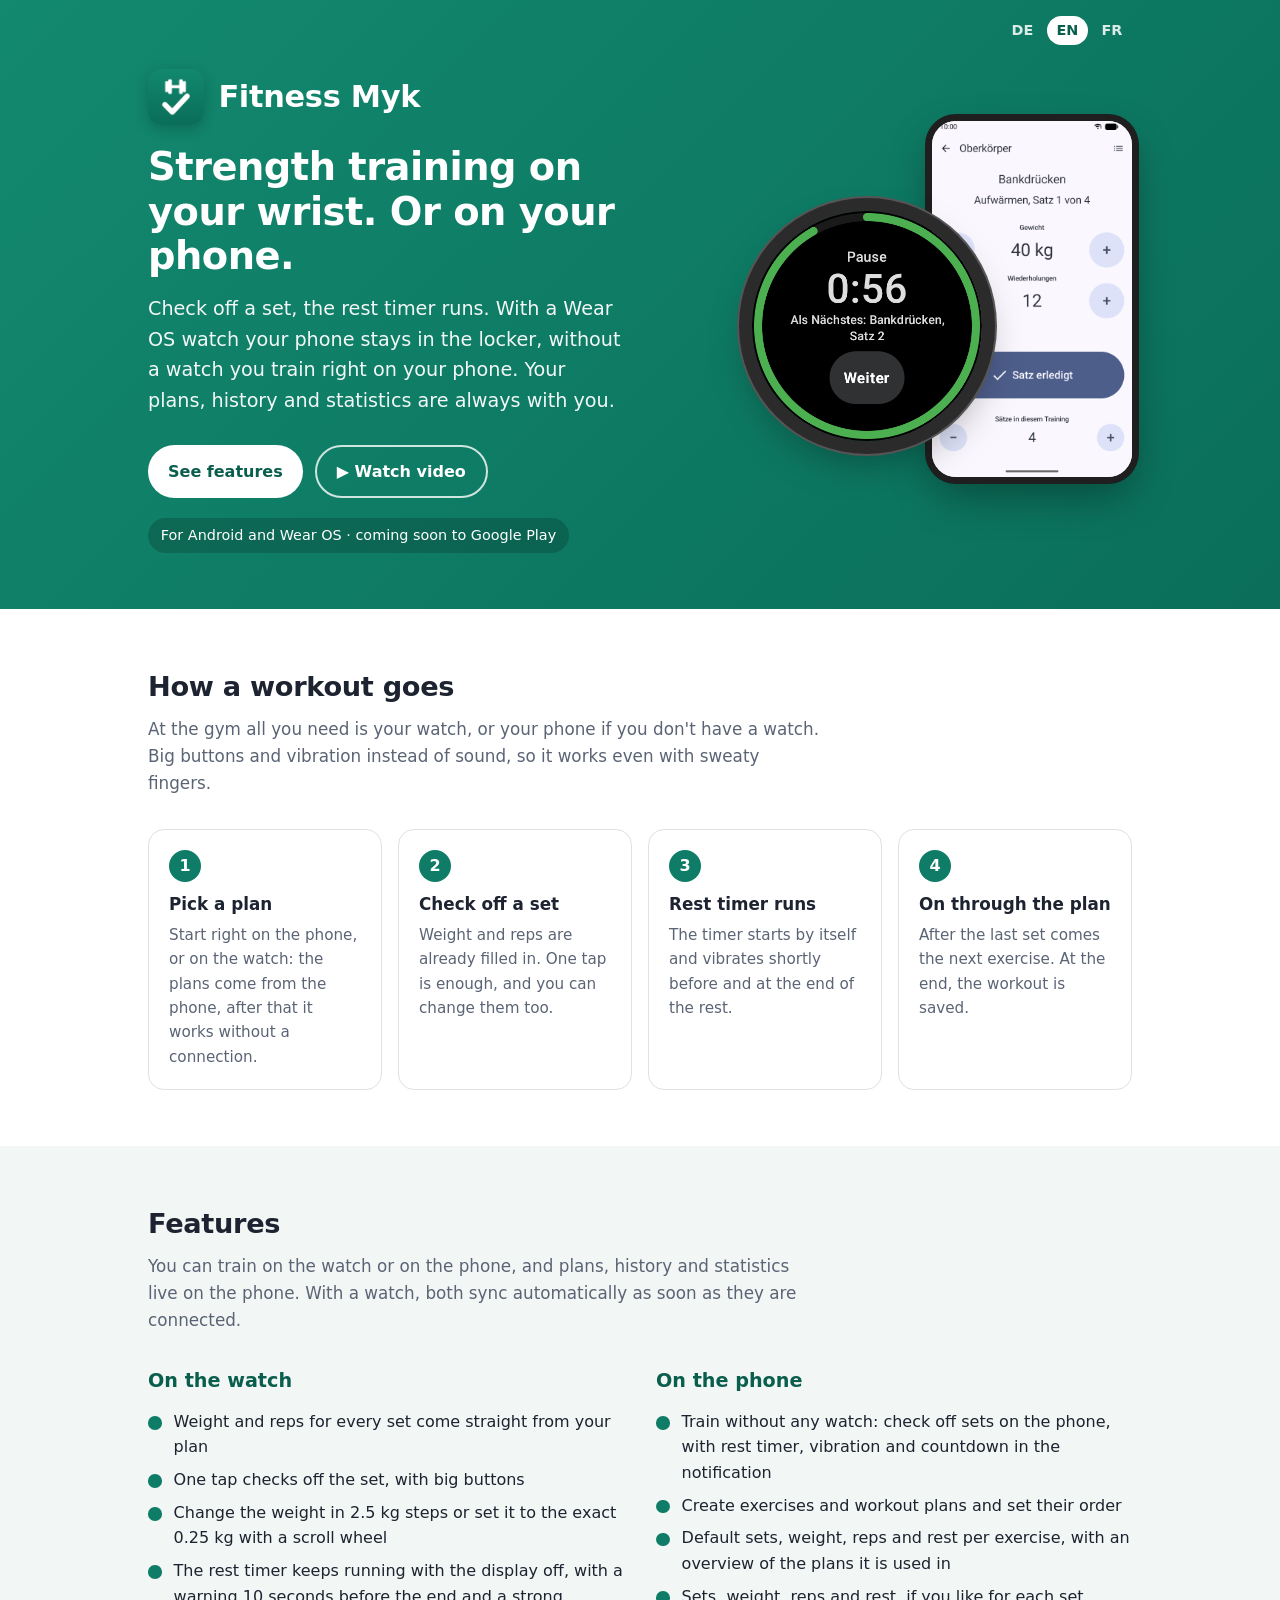
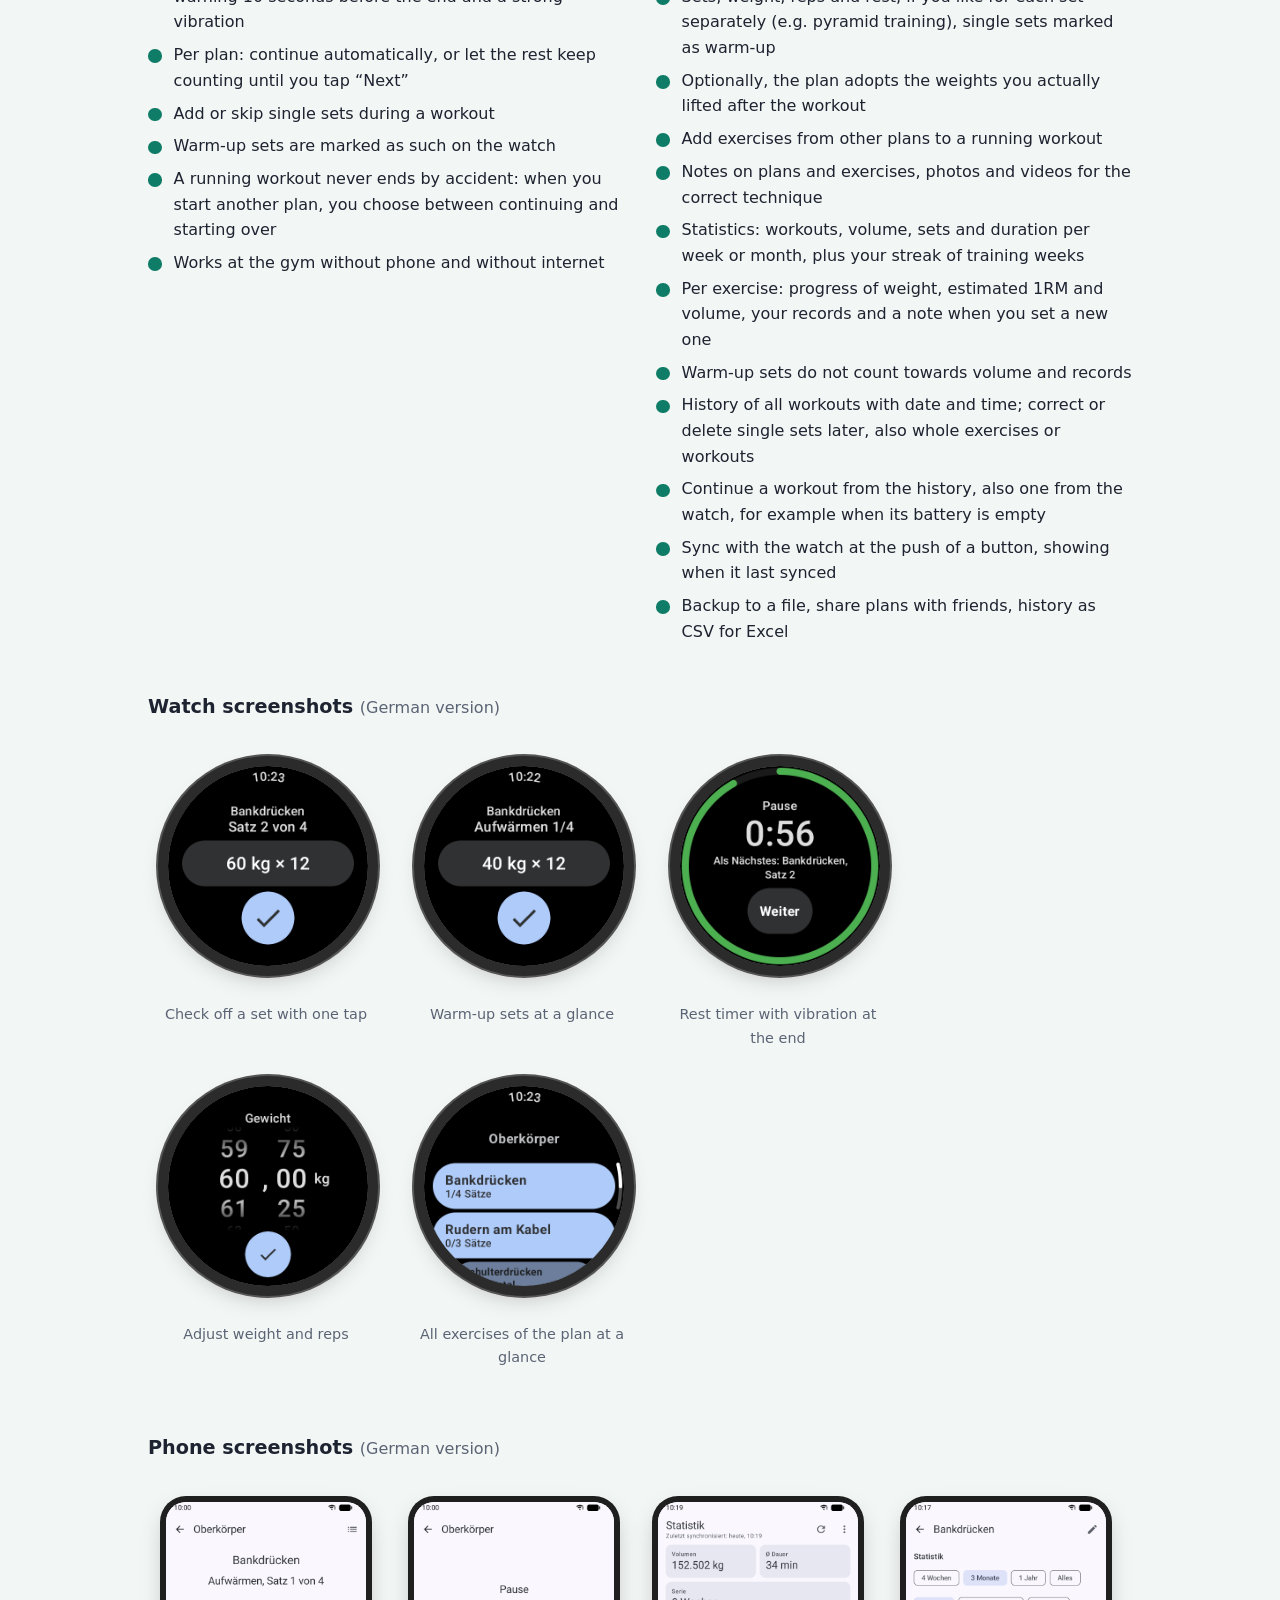
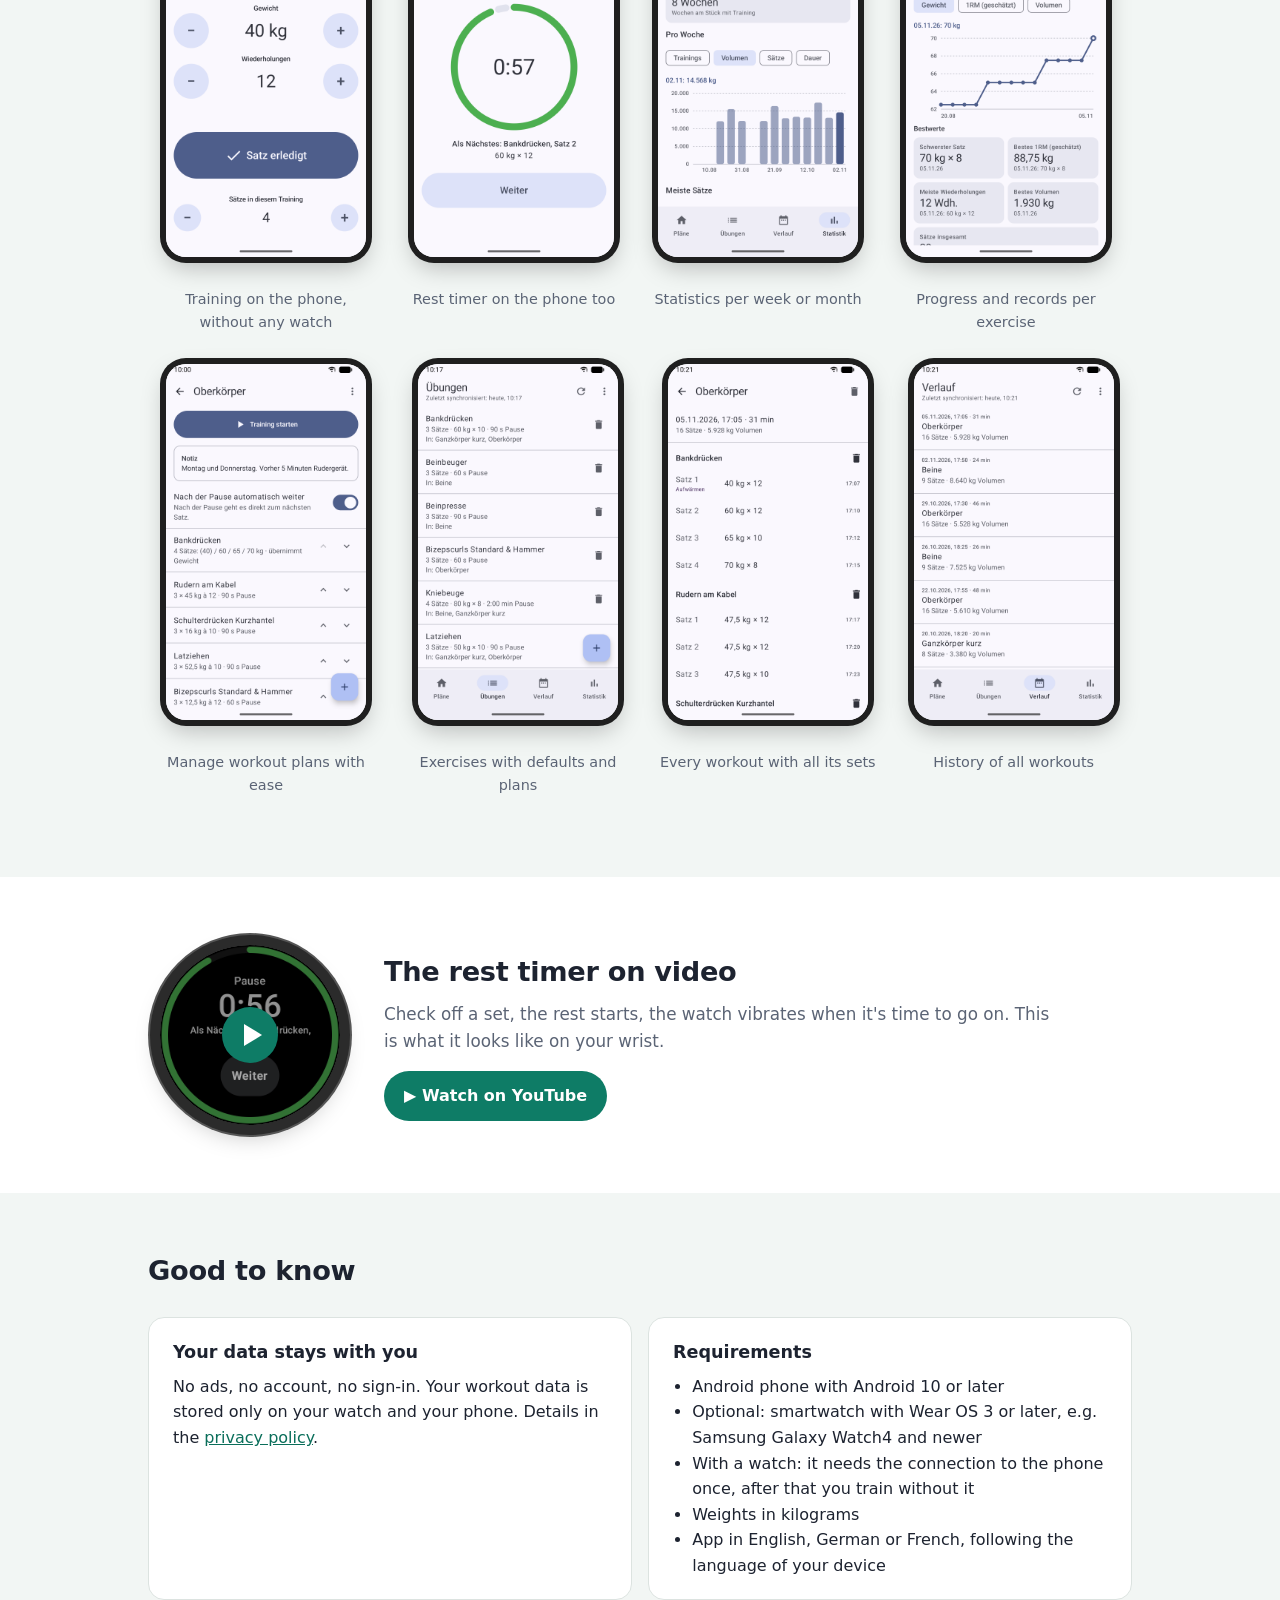
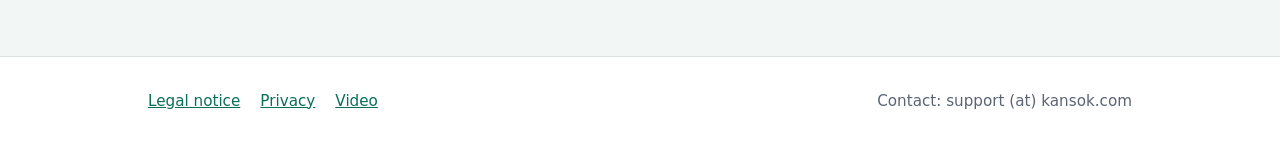
==== commit 2356a72d: "Webseite 1.6.0: neues Icon und gruene Farben Co-Authored-By: Claude Opus 5.5 <noreply@anthropic.com>" ====
--- a/en/index.html
+++ b/en/index.html
@@ -127,7 +127,7 @@
 <section>
   <div class="wrap video">
     <a href="https://www.youtube.com/watch?v=dd3W-QZV9yQ" target="_blank" rel="noopener" aria-label="Watch the video on YouTube">
-      <div class="shot-watch"><img src="../img/uhr-2-pause.png" alt=""><div class="play"><svg viewBox="0 0 56 56"><circle cx="28" cy="28" r="28" fill="#E8642C"/><path d="M22 17v22l18-11z" fill="#fff"/></svg></div></div>
+      <div class="shot-watch"><img src="../img/uhr-2-pause.png" alt=""><div class="play"><svg viewBox="0 0 56 56"><circle cx="28" cy="28" r="28" fill="#0E7C66"/><path d="M22 17v22l18-11z" fill="#fff"/></svg></div></div>
     </a>
     <div>
       <h2>The rest timer on video</h2>
--- a/site.css
+++ b/site.css
@@ -1,10 +1,10 @@
 :root {
-  --bg:#ffffff; --bg-alt:#f6f4f2; --text:#1d2330; --muted:#5b6475; --line:#e3e0dc;
-  --accent:#E8642C; --accent-dark:#c84f1b; --link:#c84f1b; --card:#ffffff;
+  --bg:#ffffff; --bg-alt:#f2f6f4; --text:#1d2330; --muted:#5b6475; --line:#dce3e0;
+  --accent:#0E7C66; --accent-dark:#0A5E4D; --link:#0A6E5A; --card:#ffffff;
 }
 @media (prefers-color-scheme: dark) {
   :root { --bg:#14171f; --bg-alt:#1b1f29; --text:#e8eaf0; --muted:#a3aabb; --line:#2c3240;
-          --link:#f29a6e; --card:#1f2430; }
+          --link:#5FD3B5; --card:#1f2430; }
 }
 * { box-sizing:border-box; }
 html { background:var(--bg); }
@@ -14,7 +14,7 @@
 .wrap { max-width:64rem; margin:0 auto; padding:0 1.25rem; }
 
 /* Kopf */
-header.hero { background:linear-gradient(135deg, #EE7440 0%, #DC5620 100%); color:#fff; }
+header.hero { background:linear-gradient(135deg, #13896F 0%, #0A6E5A 100%); color:#fff; }
 .hero .wrap { display:grid; grid-template-columns:1.1fr 1fr; gap:2rem; align-items:center;
               padding-top:3rem; padding-bottom:3.5rem; }
 .brand { display:flex; align-items:center; gap:.9rem; margin-bottom:1.25rem; }
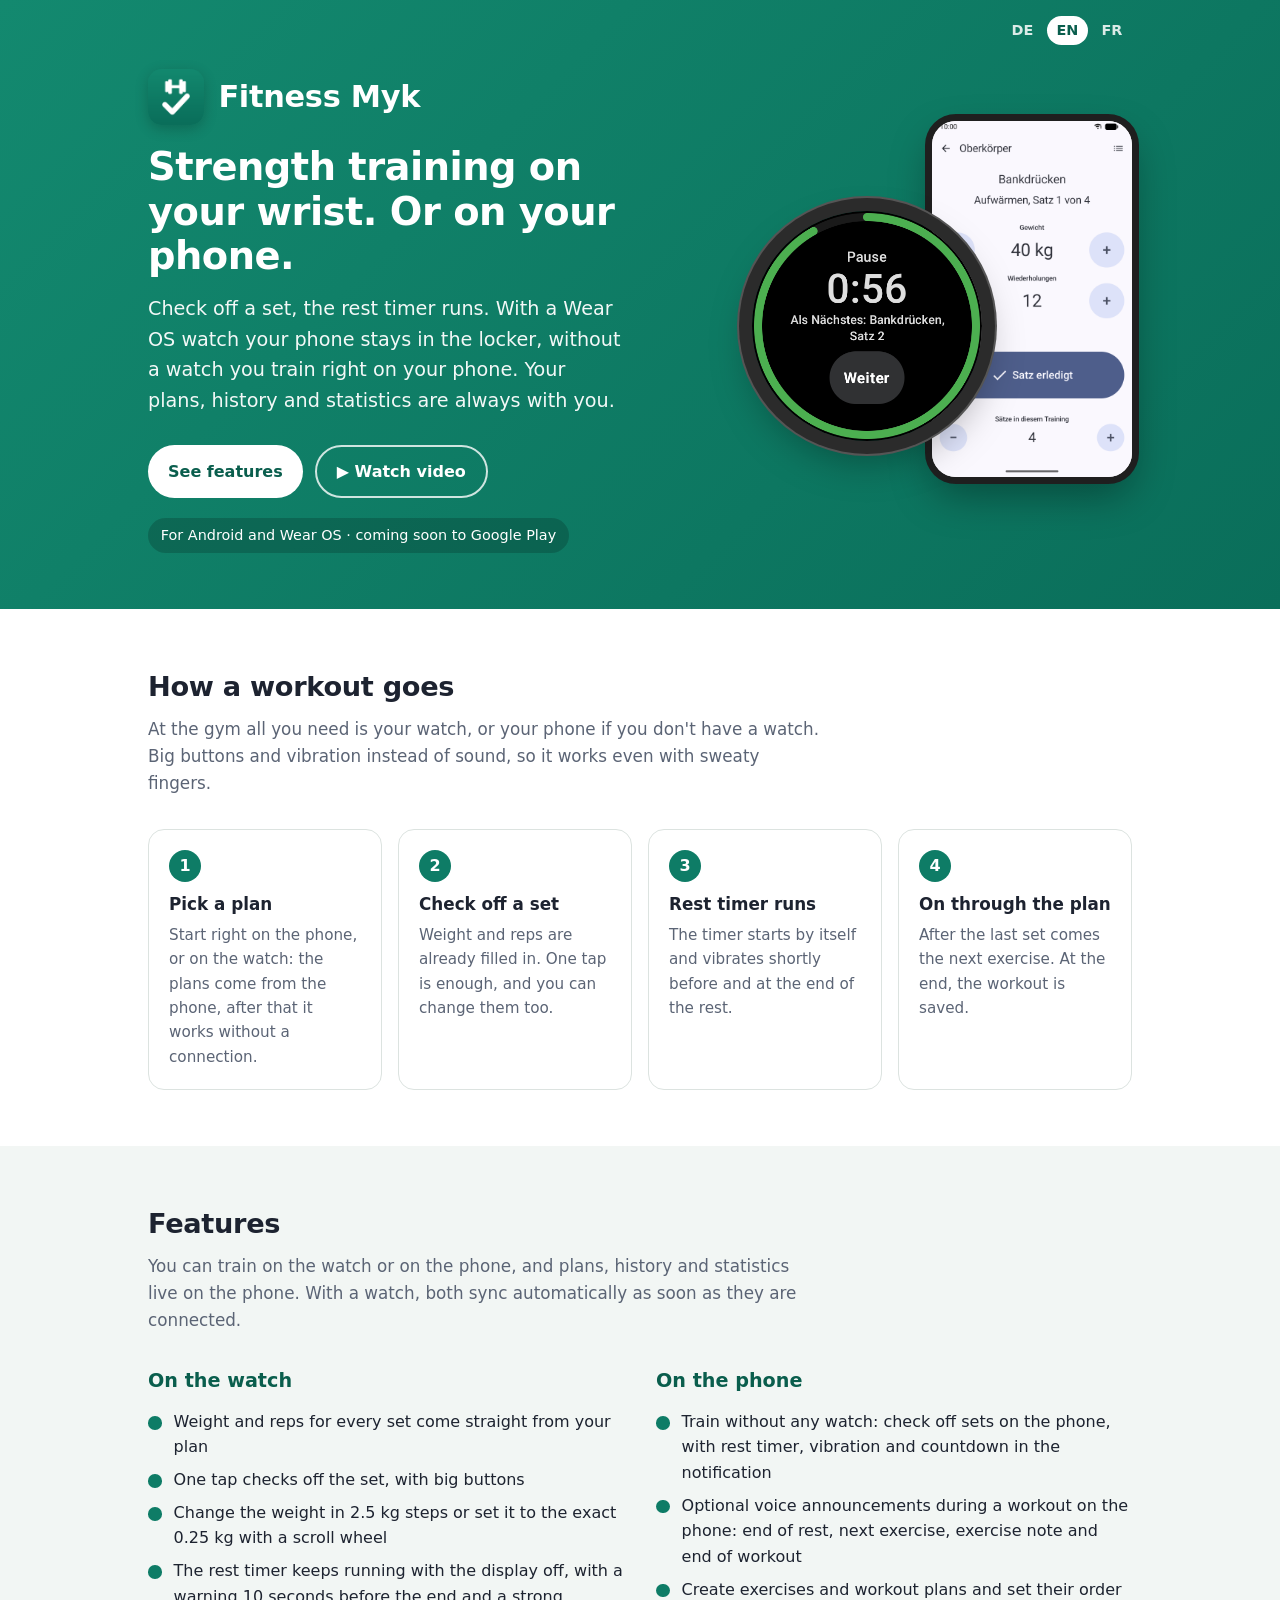
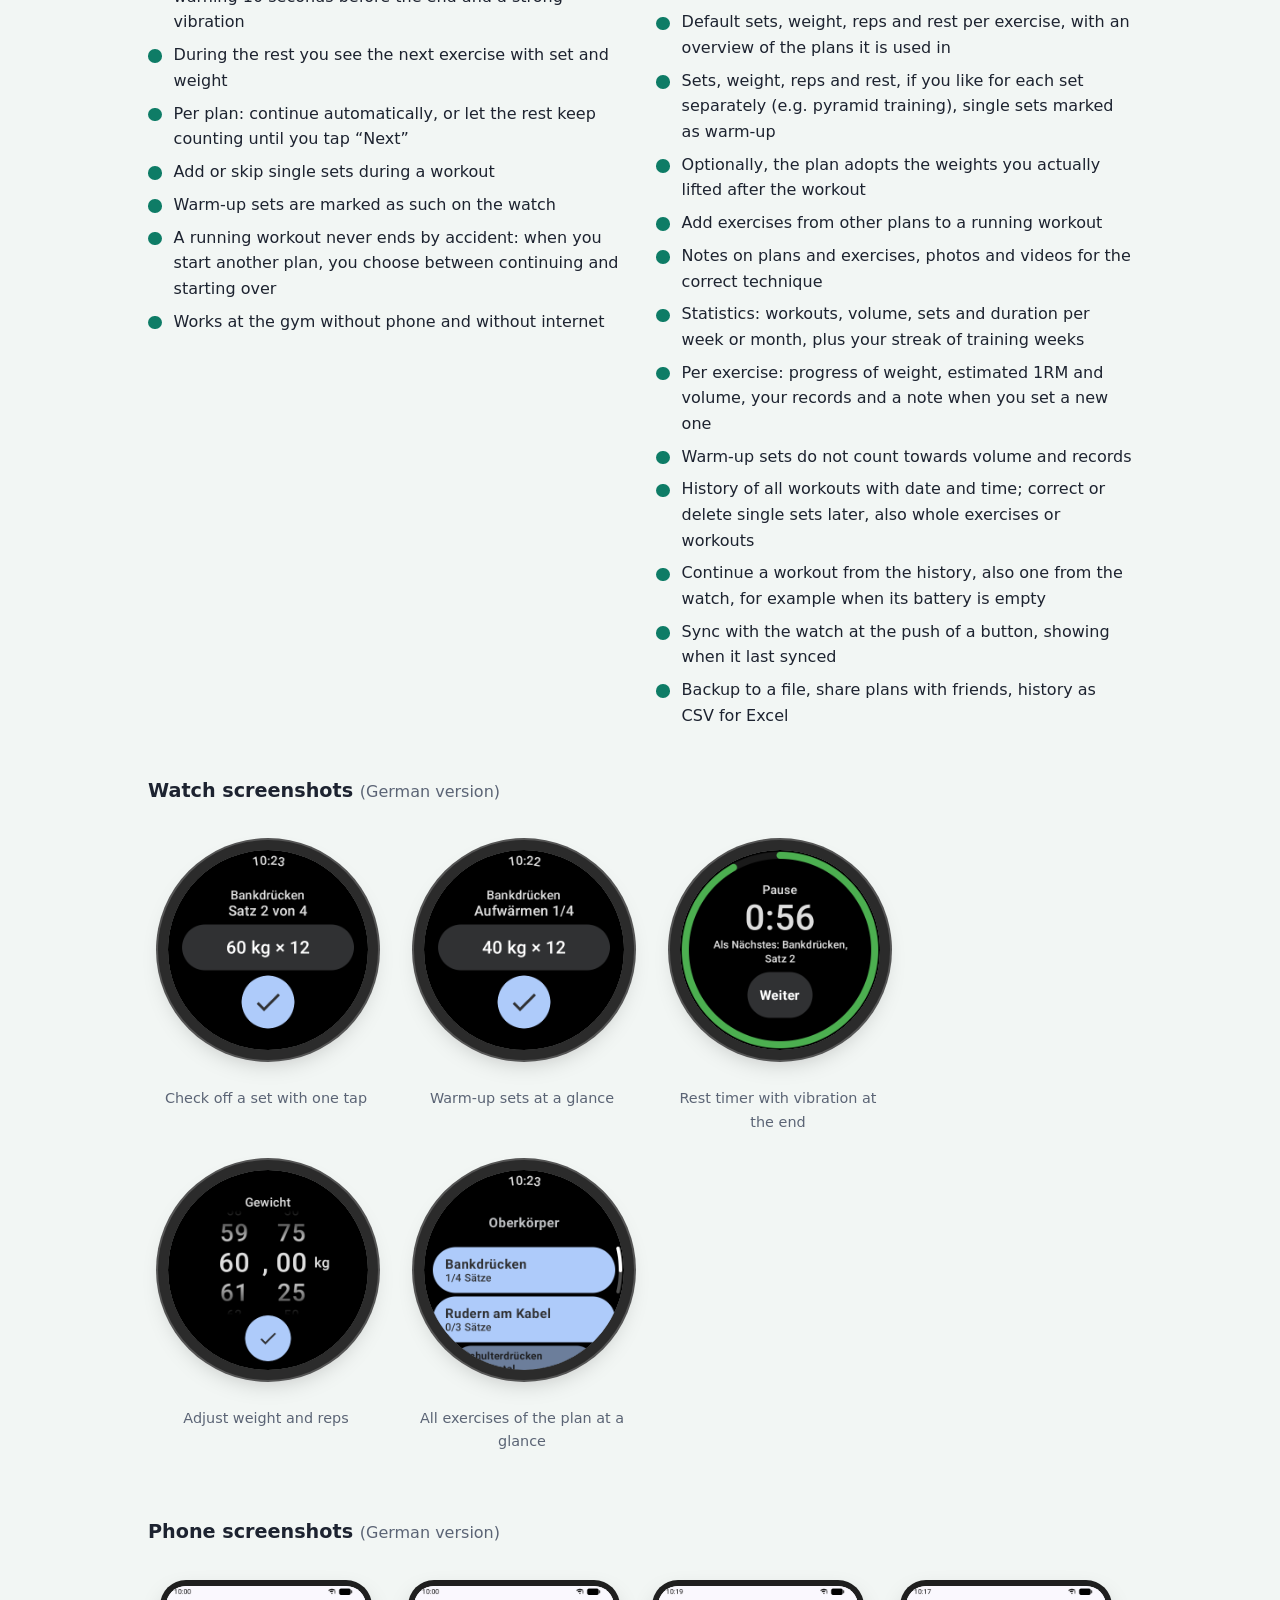
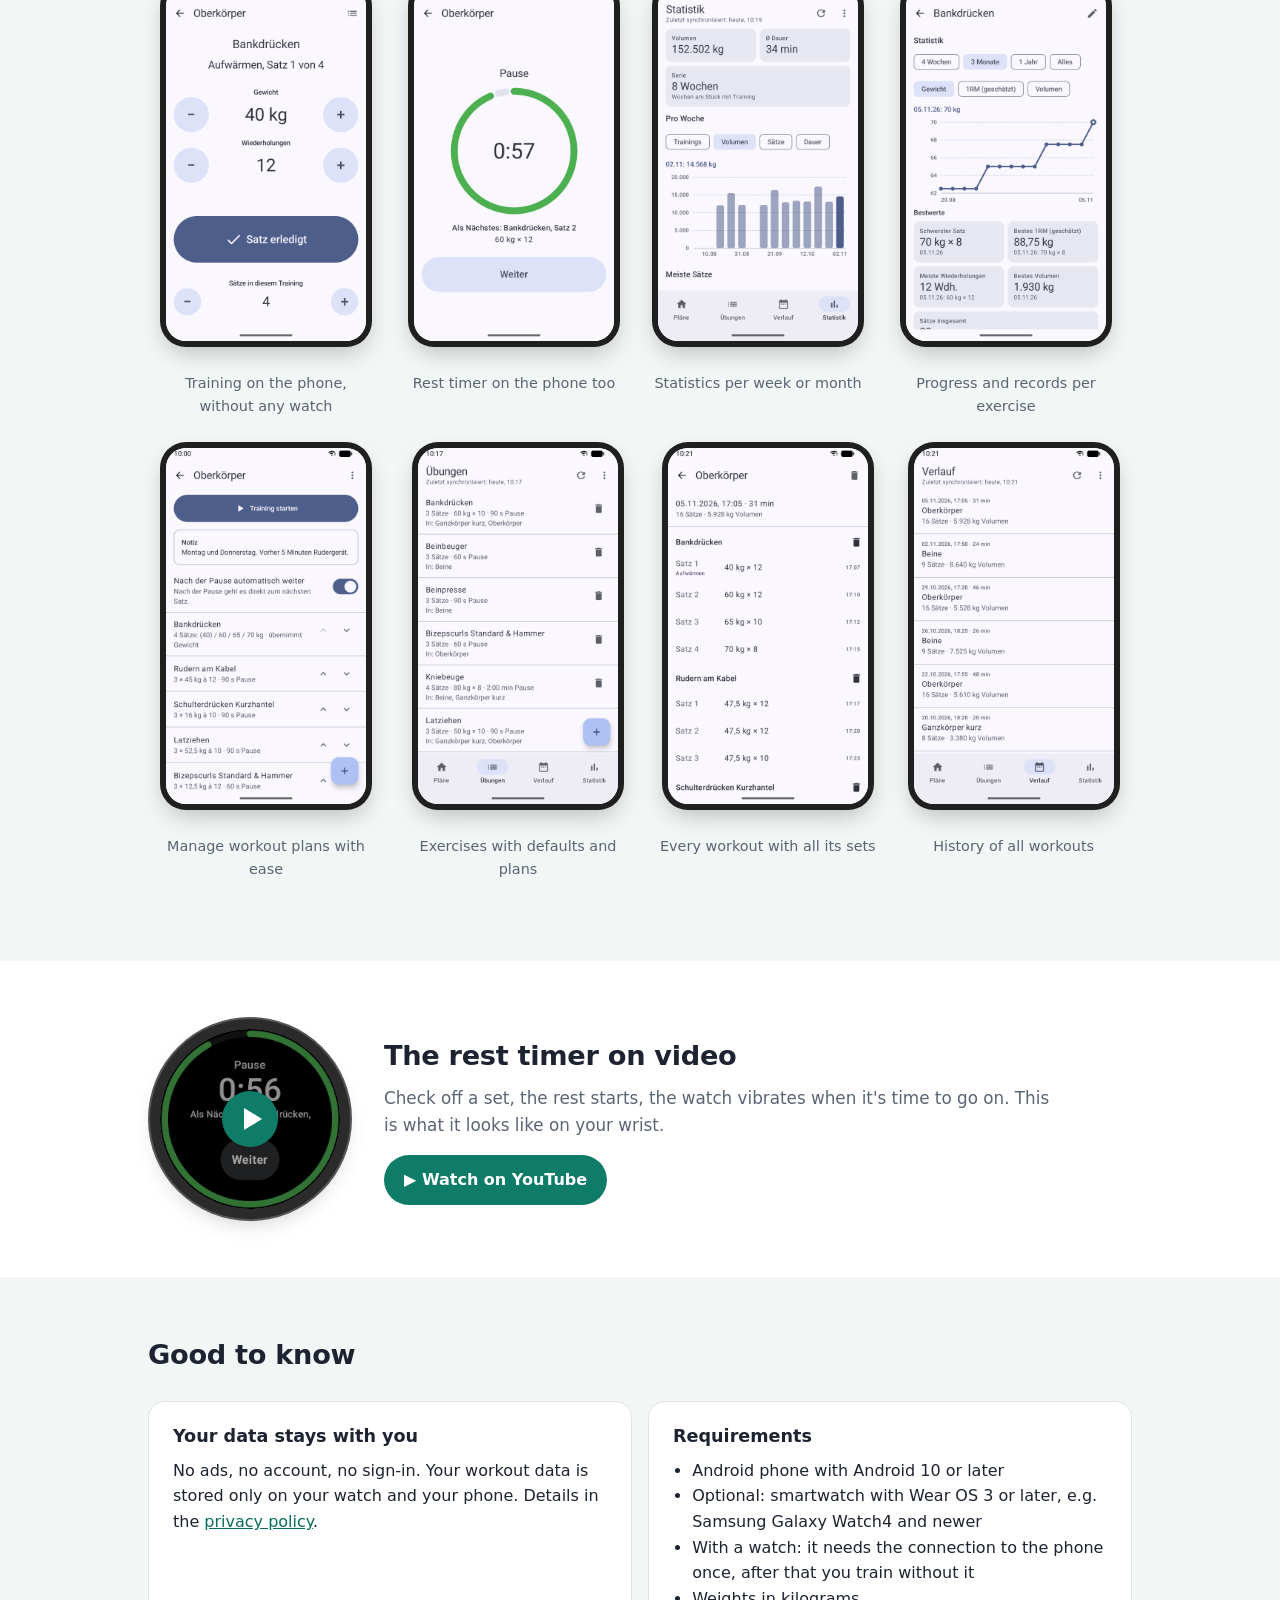
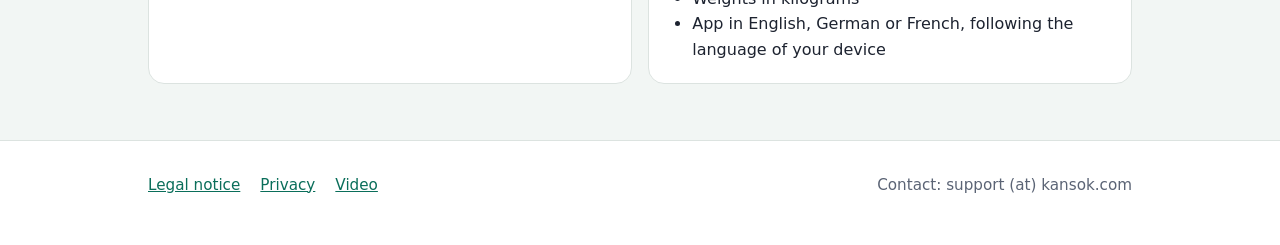
==== commit 051aaf3e: "Version 1.7: Sprachansagen am Handy und Gewicht in der Uhr-Pause Co-Authored-By: Claude Opus 5.5 <no" ====
--- a/en/index.html
+++ b/en/index.html
@@ -60,6 +60,7 @@
           <li>One tap checks off the set, with big buttons</li>
           <li>Change the weight in 2.5 kg steps or set it to the exact 0.25 kg with a scroll wheel</li>
           <li>The rest timer keeps running with the display off, with a warning 10 seconds before the end and a strong vibration</li>
+          <li>During the rest you see the next exercise with set and weight</li>
           <li>Per plan: continue automatically, or let the rest keep counting until you tap “Next”</li>
           <li>Add or skip single sets during a workout</li>
           <li>Warm-up sets are marked as such on the watch</li>
@@ -71,6 +72,7 @@
         <h3>On the phone</h3>
         <ul class="check">
           <li>Train without any watch: check off sets on the phone, with rest timer, vibration and countdown in the notification</li>
+          <li>Optional voice announcements during a workout on the phone: end of rest, next exercise, exercise note and end of workout</li>
           <li>Create exercises and workout plans and set their order</li>
           <li>Default sets, weight, reps and rest per exercise, with an overview of the plans it is used in</li>
           <li>Sets, weight, reps and rest, if you like for each set separately (e.g. pyramid training), single sets marked as warm-up</li>
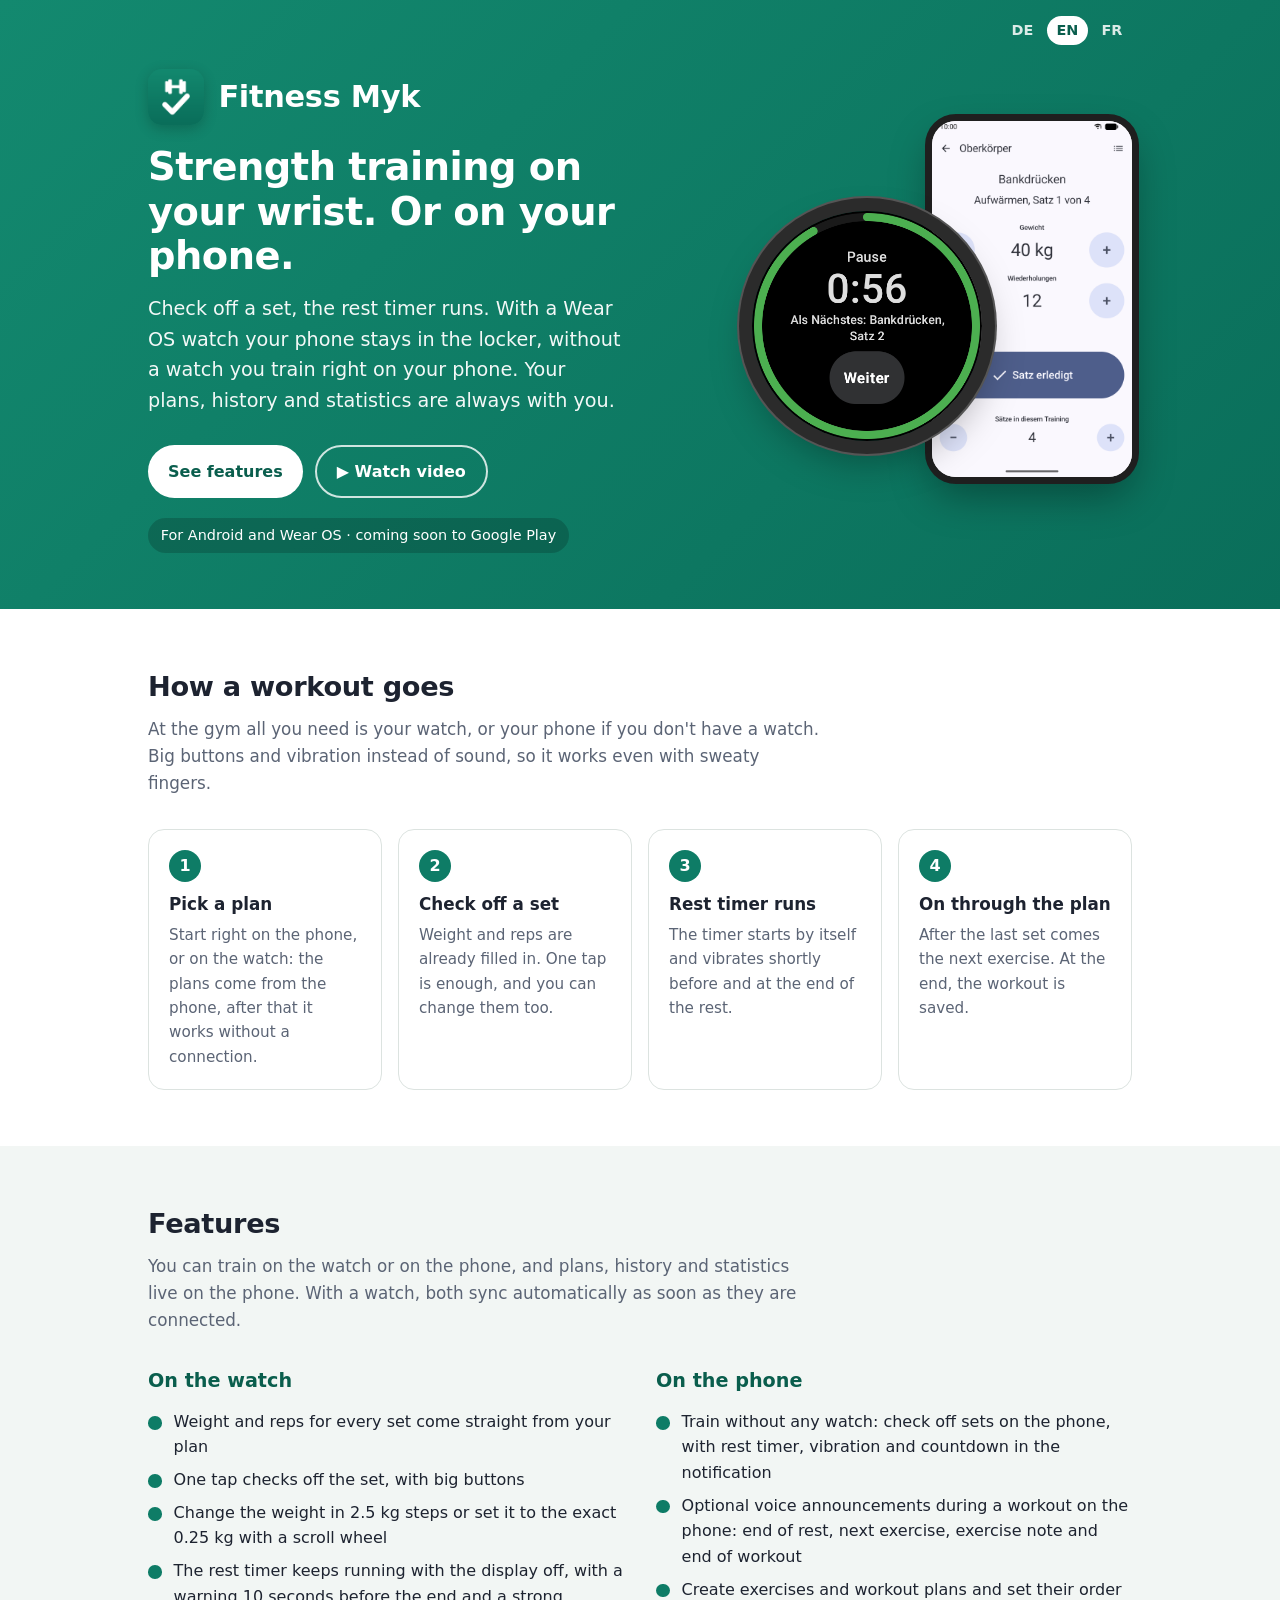
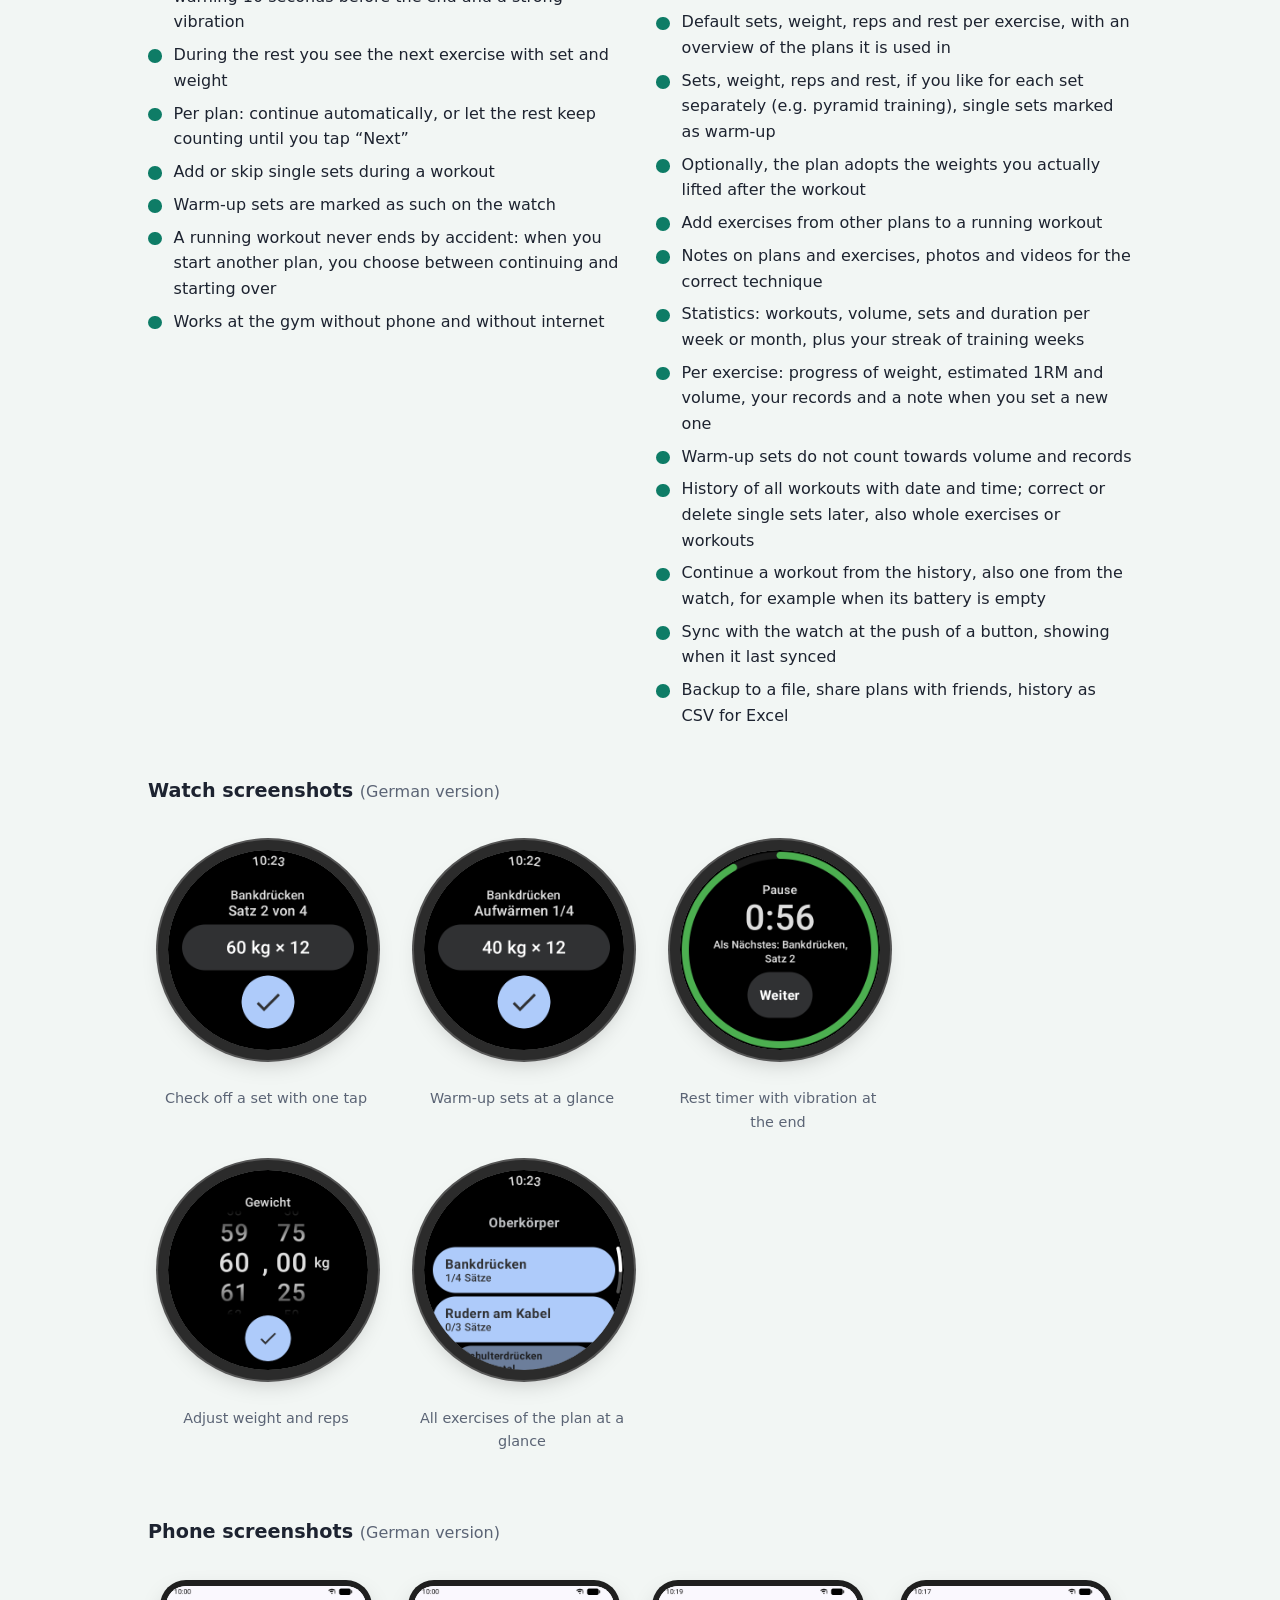
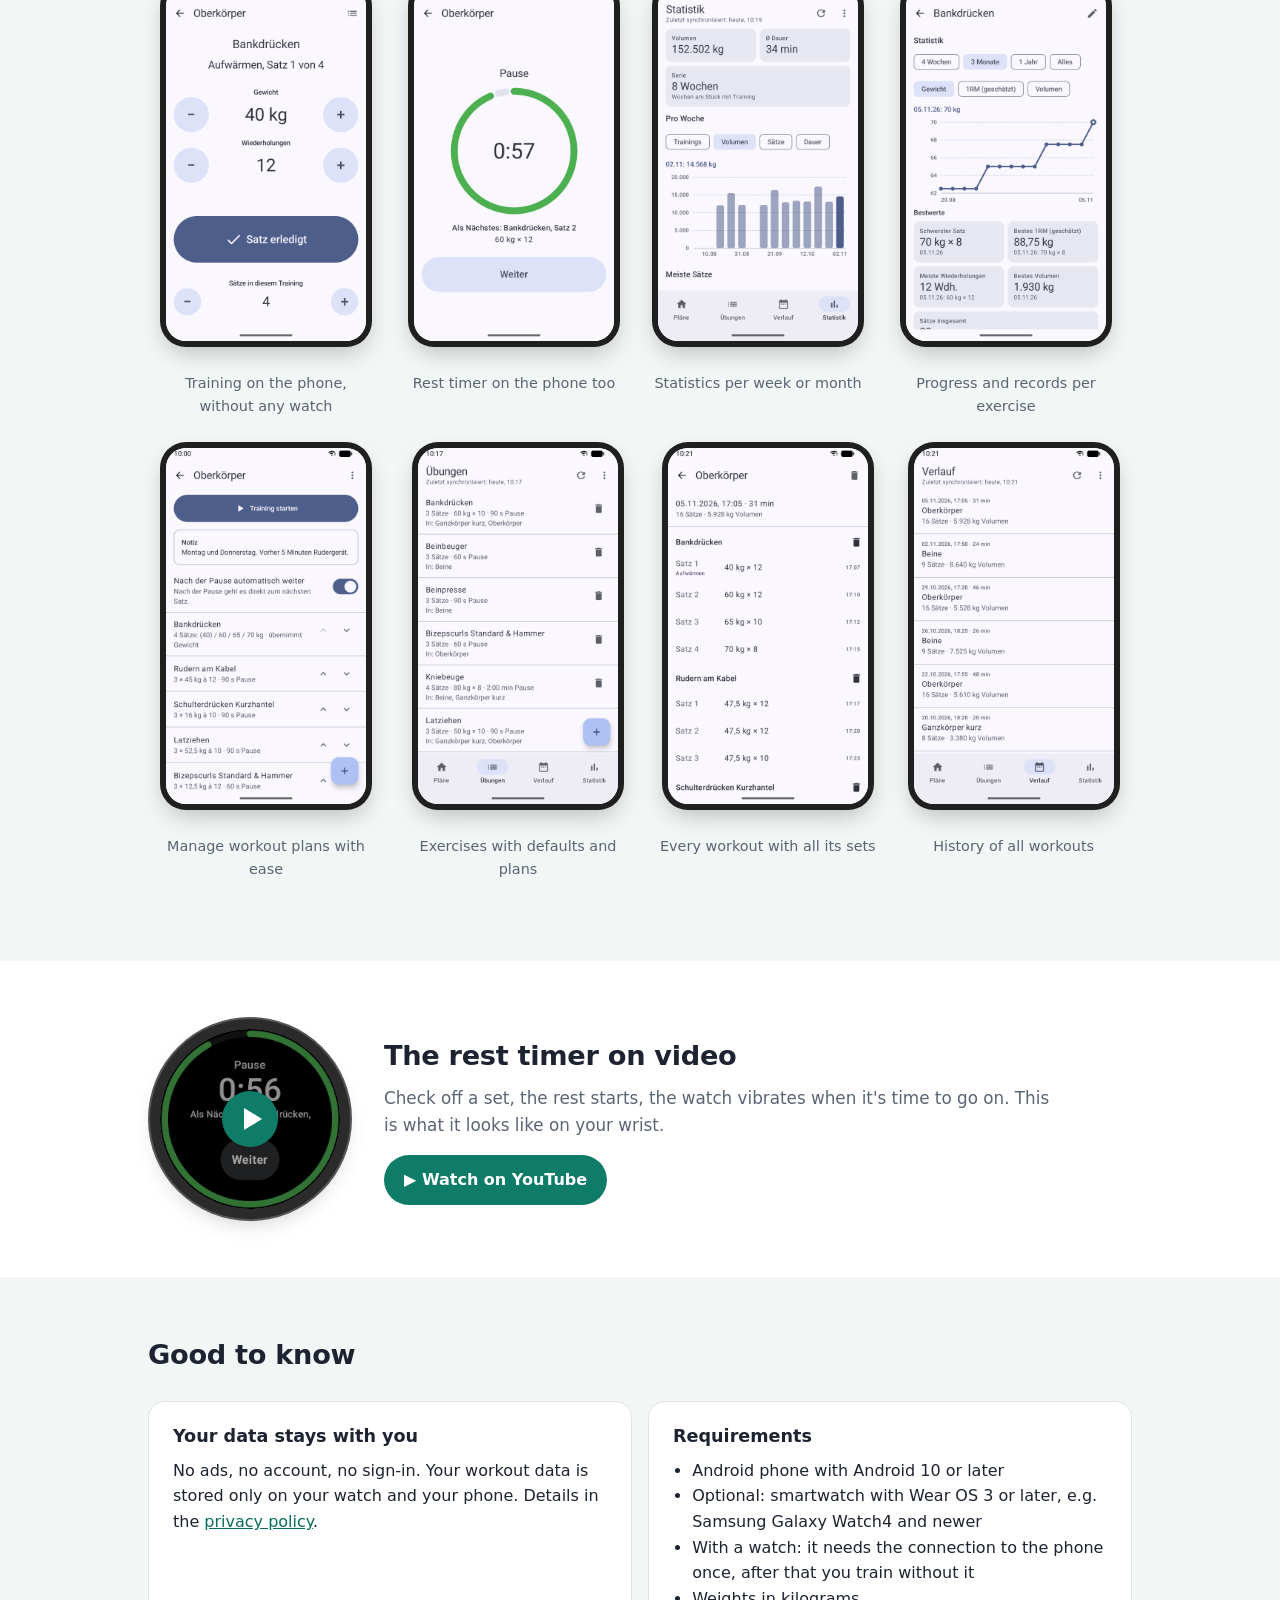
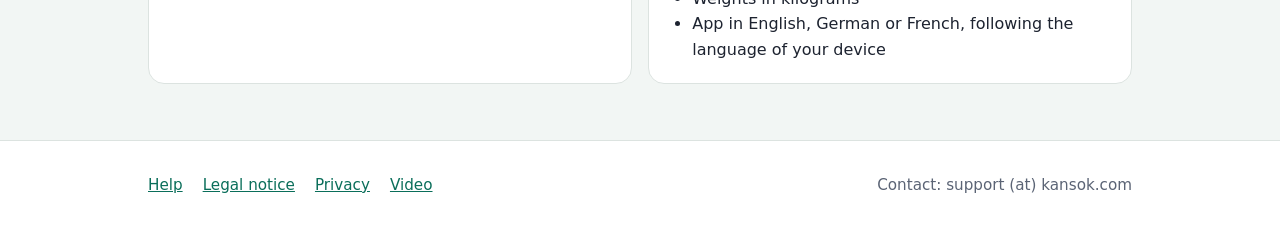
==== commit fc8969e2: "Hilfe und haeufige Fragen (DE, EN, FR) Neue Hilfeseiten hilfe.html, en/help.html und fr/aide.html, v" ====
--- a/en/index.html
+++ b/en/index.html
@@ -165,7 +165,7 @@
 
 <footer>
   <div class="wrap">
-    <nav aria-label="Legal"><a href="legal-notice.html">Legal notice</a><a href="privacy.html">Privacy</a><a href="https://www.youtube.com/watch?v=dd3W-QZV9yQ" target="_blank" rel="noopener">Video</a></nav>
+    <nav aria-label="Legal"><a href="help.html">Help</a><a href="legal-notice.html">Legal notice</a><a href="privacy.html">Privacy</a><a href="https://www.youtube.com/watch?v=dd3W-QZV9yQ" target="_blank" rel="noopener">Video</a></nav>
     <span>Contact: support (at) kansok.com</span>
   </div>
 </footer>
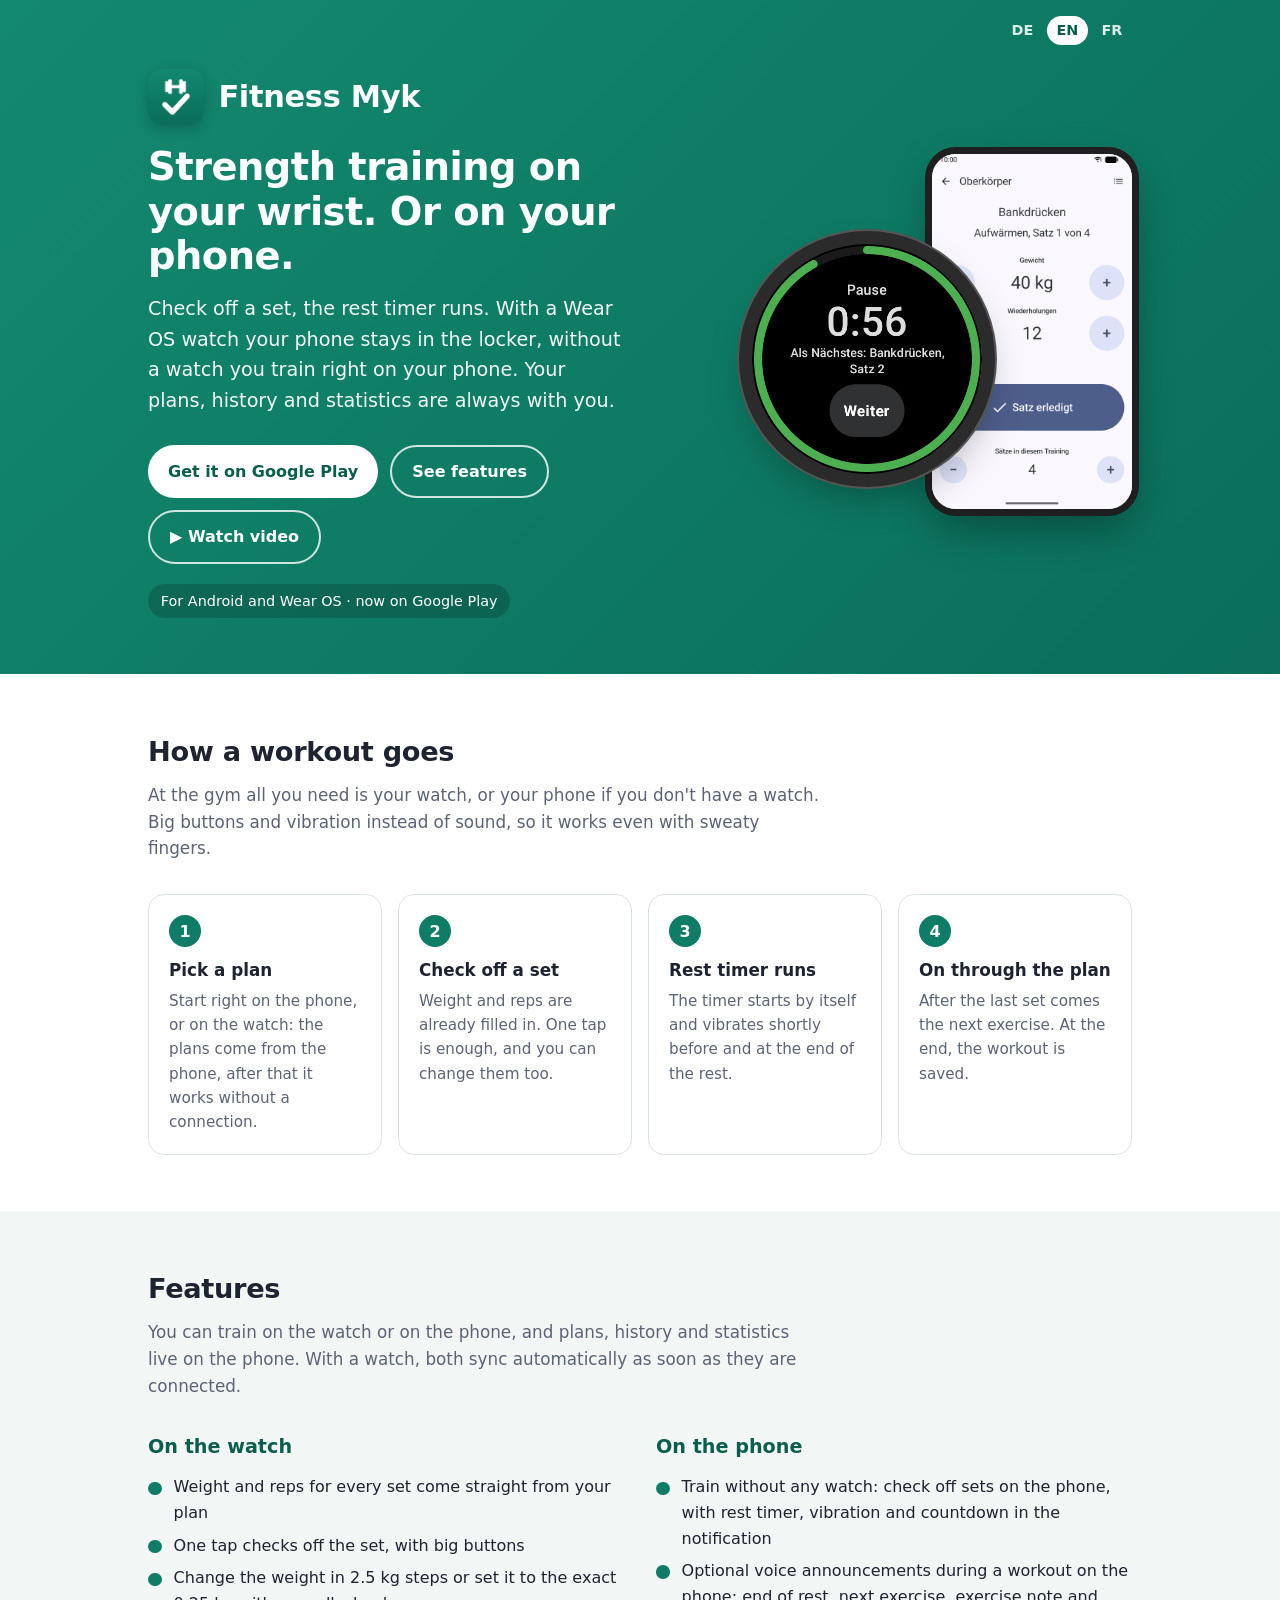
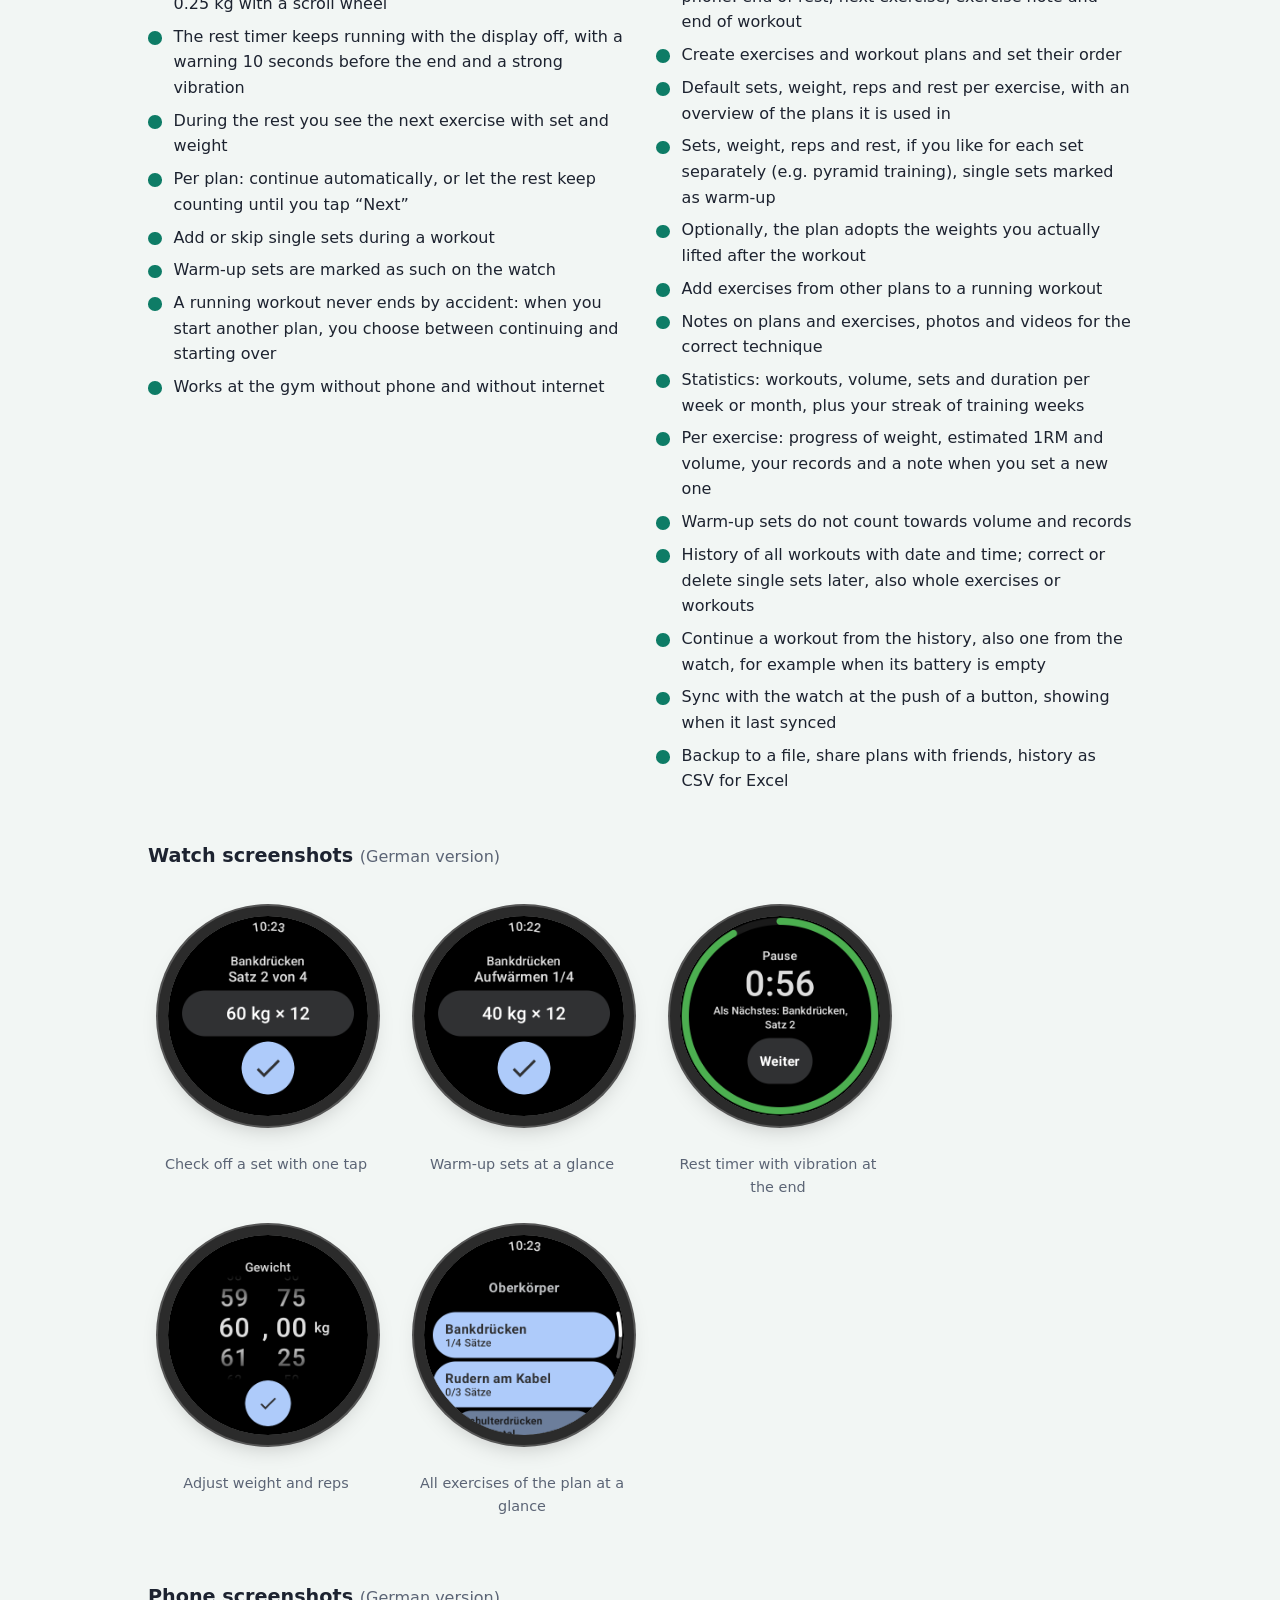
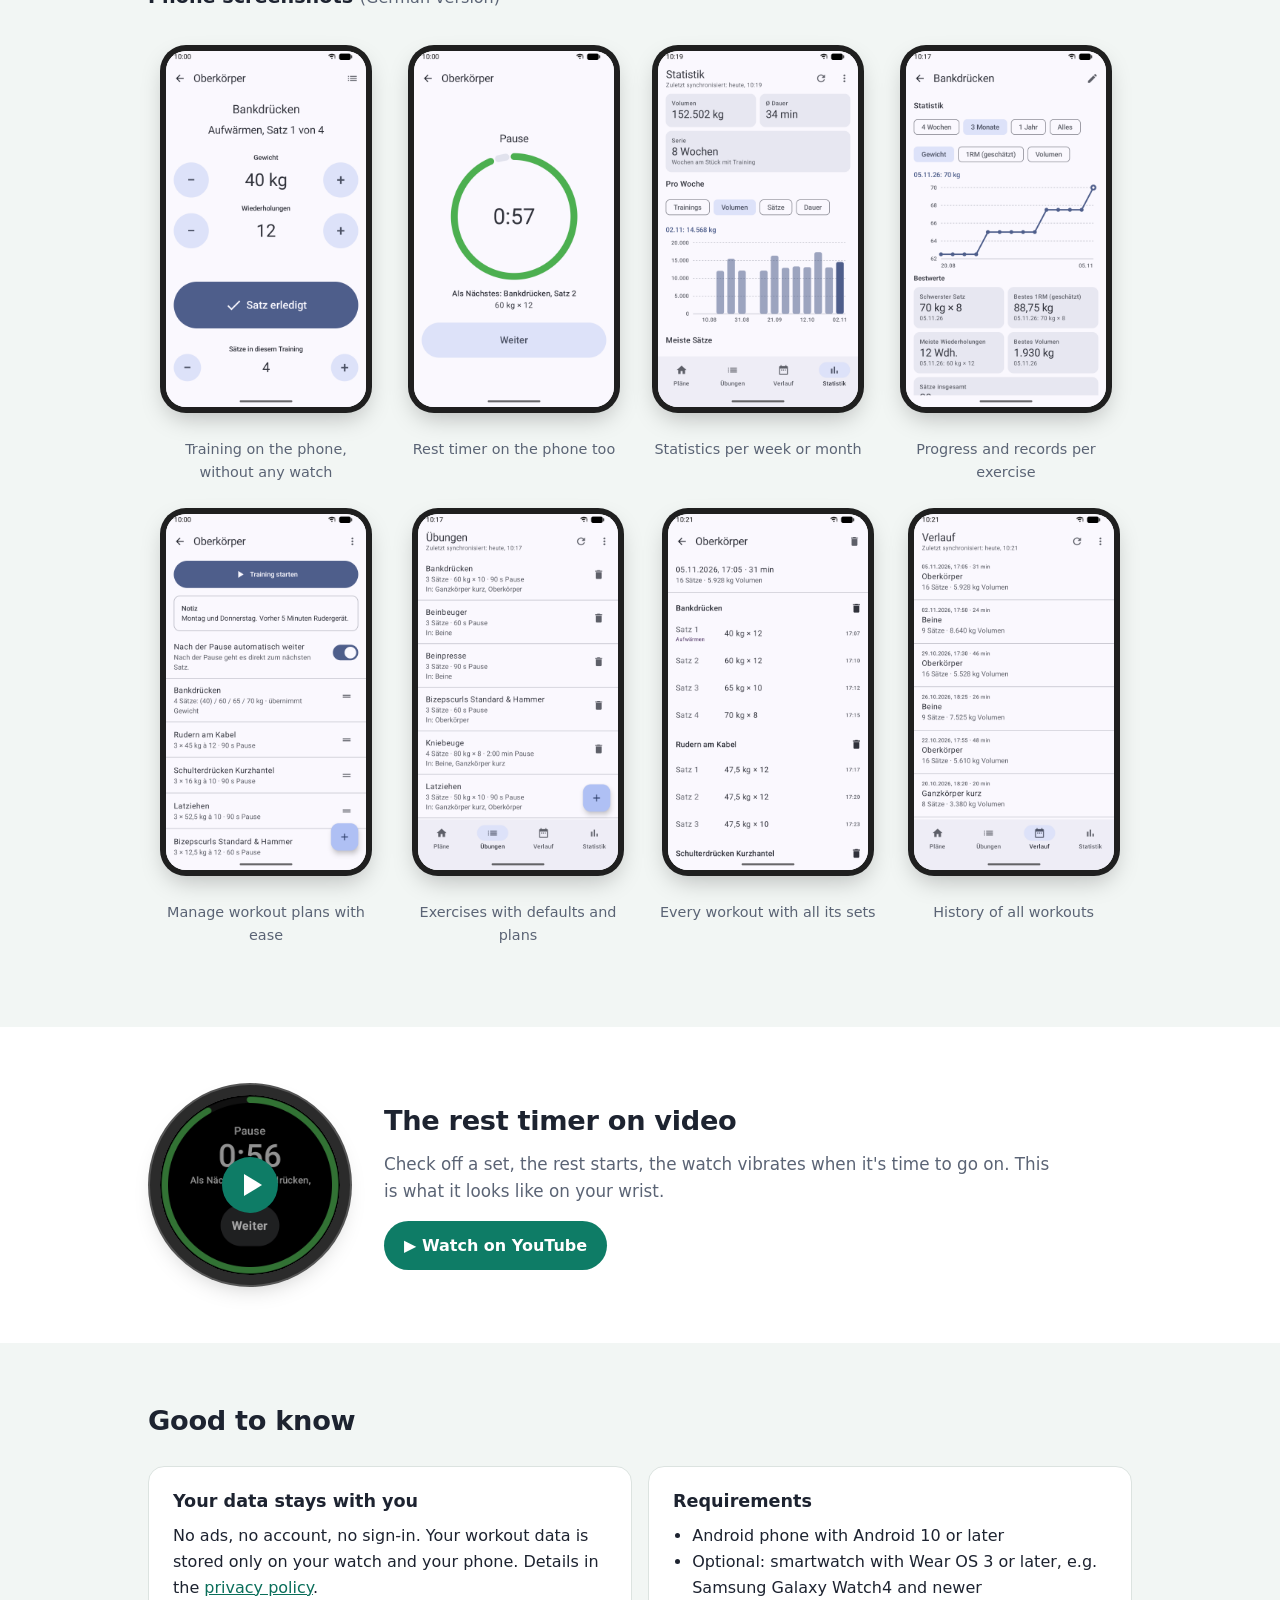
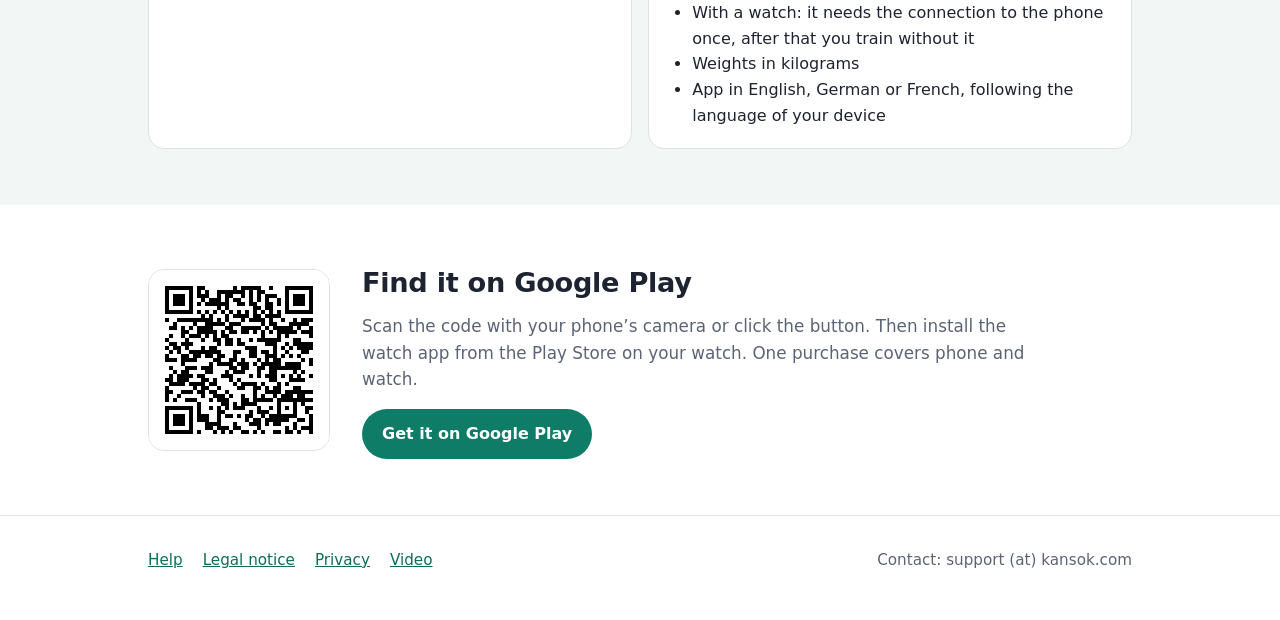
==== commit 76fb1737: "App ist bei Google Play: Knopf oben und QR-Code am Seitenende (DE, EN, FR) Co-Authored-By: Claude Op" ====
--- a/en/index.html
+++ b/en/index.html
@@ -21,10 +21,11 @@
       <h1>Strength training on your wrist. Or on your phone.</h1>
       <p class="lead">Check off a set, the rest timer runs. With a Wear OS watch your phone stays in the locker, without a watch you train right on your phone. Your plans, history and statistics are always with you.</p>
       <div class="buttons">
-        <a class="btn btn-light" href="#features">See features</a>
+        <a class="btn btn-light" href="https://play.google.com/store/apps/details?id=de.socke.fitnessmaik" target="_blank" rel="noopener">Get it on Google Play</a>
+        <a class="btn btn-ghost" href="#features">See features</a>
         <a class="btn btn-ghost" href="https://www.youtube.com/watch?v=dd3W-QZV9yQ" target="_blank" rel="noopener">▶ Watch video</a>
       </div>
-      <span class="badge">For Android and Wear OS · coming soon to Google Play</span>
+      <span class="badge">For Android and Wear OS · now on Google Play</span>
     </div>
     <div class="devices" aria-hidden="true">
       <div class="phone"><img src="../img/handy-2-satz.png" alt=""></div>
@@ -161,6 +162,17 @@
   </div>
 </section>
 
+<section id="download">
+  <div class="wrap get">
+    <a class="qr" href="https://play.google.com/store/apps/details?id=de.socke.fitnessmaik" target="_blank" rel="noopener"><img src="../img/qr-google-play.svg" alt="QR code: Fitness Myk on Google Play" width="180" height="180"></a>
+    <div>
+      <h2>Find it on Google Play</h2>
+      <p class="intro"><span class="qr-hint">Scan the code with your phone’s camera or click the button. </span>Then install the watch app from the Play Store on your watch. One purchase covers phone and watch.</p>
+      <a class="btn btn-accent" href="https://play.google.com/store/apps/details?id=de.socke.fitnessmaik" target="_blank" rel="noopener">Get it on Google Play</a>
+    </div>
+  </div>
+</section>
+
 </main>
 
 <footer>
--- a/site.css
+++ b/site.css
@@ -81,6 +81,12 @@
 .video .play { position:absolute; inset:0; display:grid; place-items:center; background:rgba(0,0,0,.35); }
 .video .play svg { width:56px; height:56px; }
 
+.btn-accent { background:var(--accent); color:#fff; }
+.get { display:grid; grid-template-columns:auto 1fr; gap:2rem; align-items:center; }
+.get .qr { display:block; background:#fff; border:1px solid var(--line); border-radius:16px; overflow:hidden; }
+.get .qr img { display:block; width:180px; height:180px; }
+.get .intro { margin-bottom:1rem; }
+
 .cards { display:grid; grid-template-columns:1fr 1fr; gap:1rem; }
 .card { background:var(--card); border:1px solid var(--line); border-radius:16px; padding:1.25rem 1.5rem; }
 .card h3 { margin:0 0 .5rem; font-size:1.1rem; }
@@ -100,6 +106,8 @@
   .steps { grid-template-columns:1fr 1fr; }
   .features, .cards { grid-template-columns:1fr; }
   .video { grid-template-columns:1fr; justify-items:start; }
+  .get { grid-template-columns:1fr; }
+  .get .qr, .qr-hint { display:none; }
 }
 @media (max-width: 480px) { .steps { grid-template-columns:1fr; } }
 
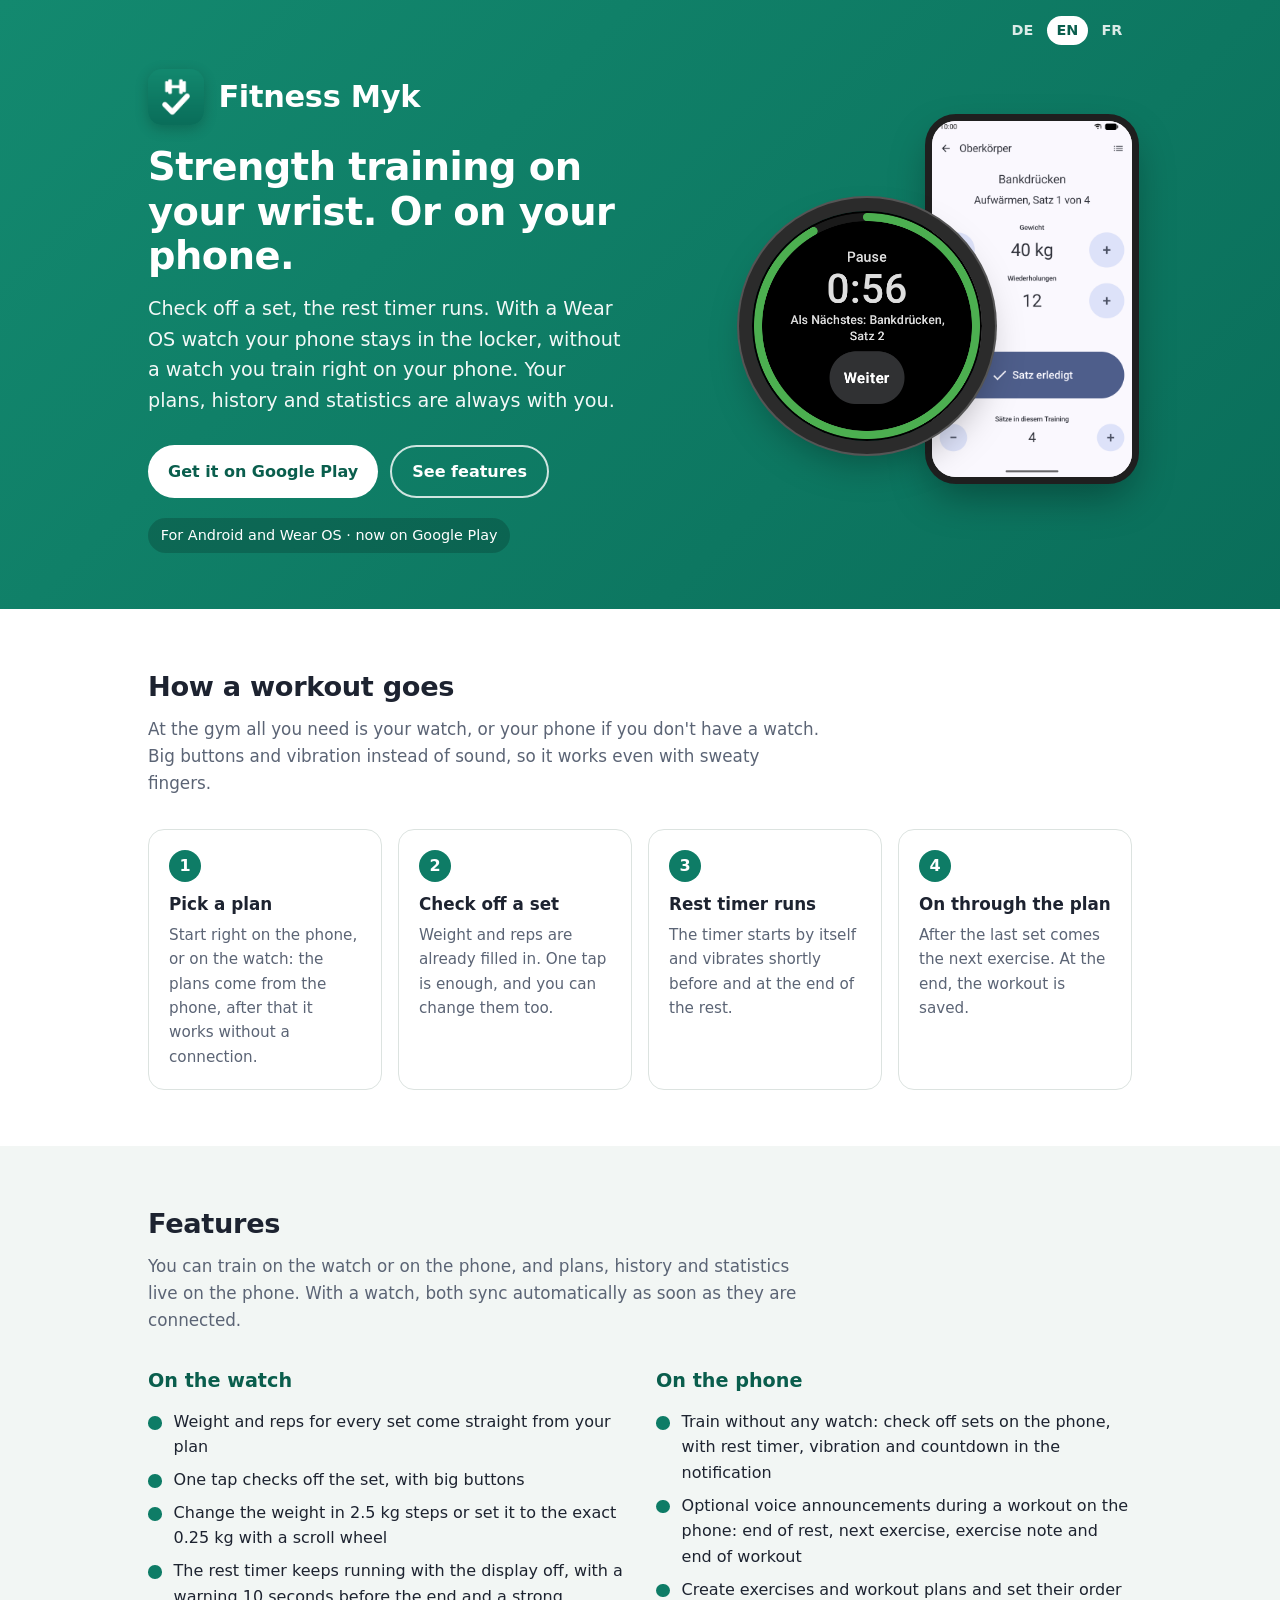
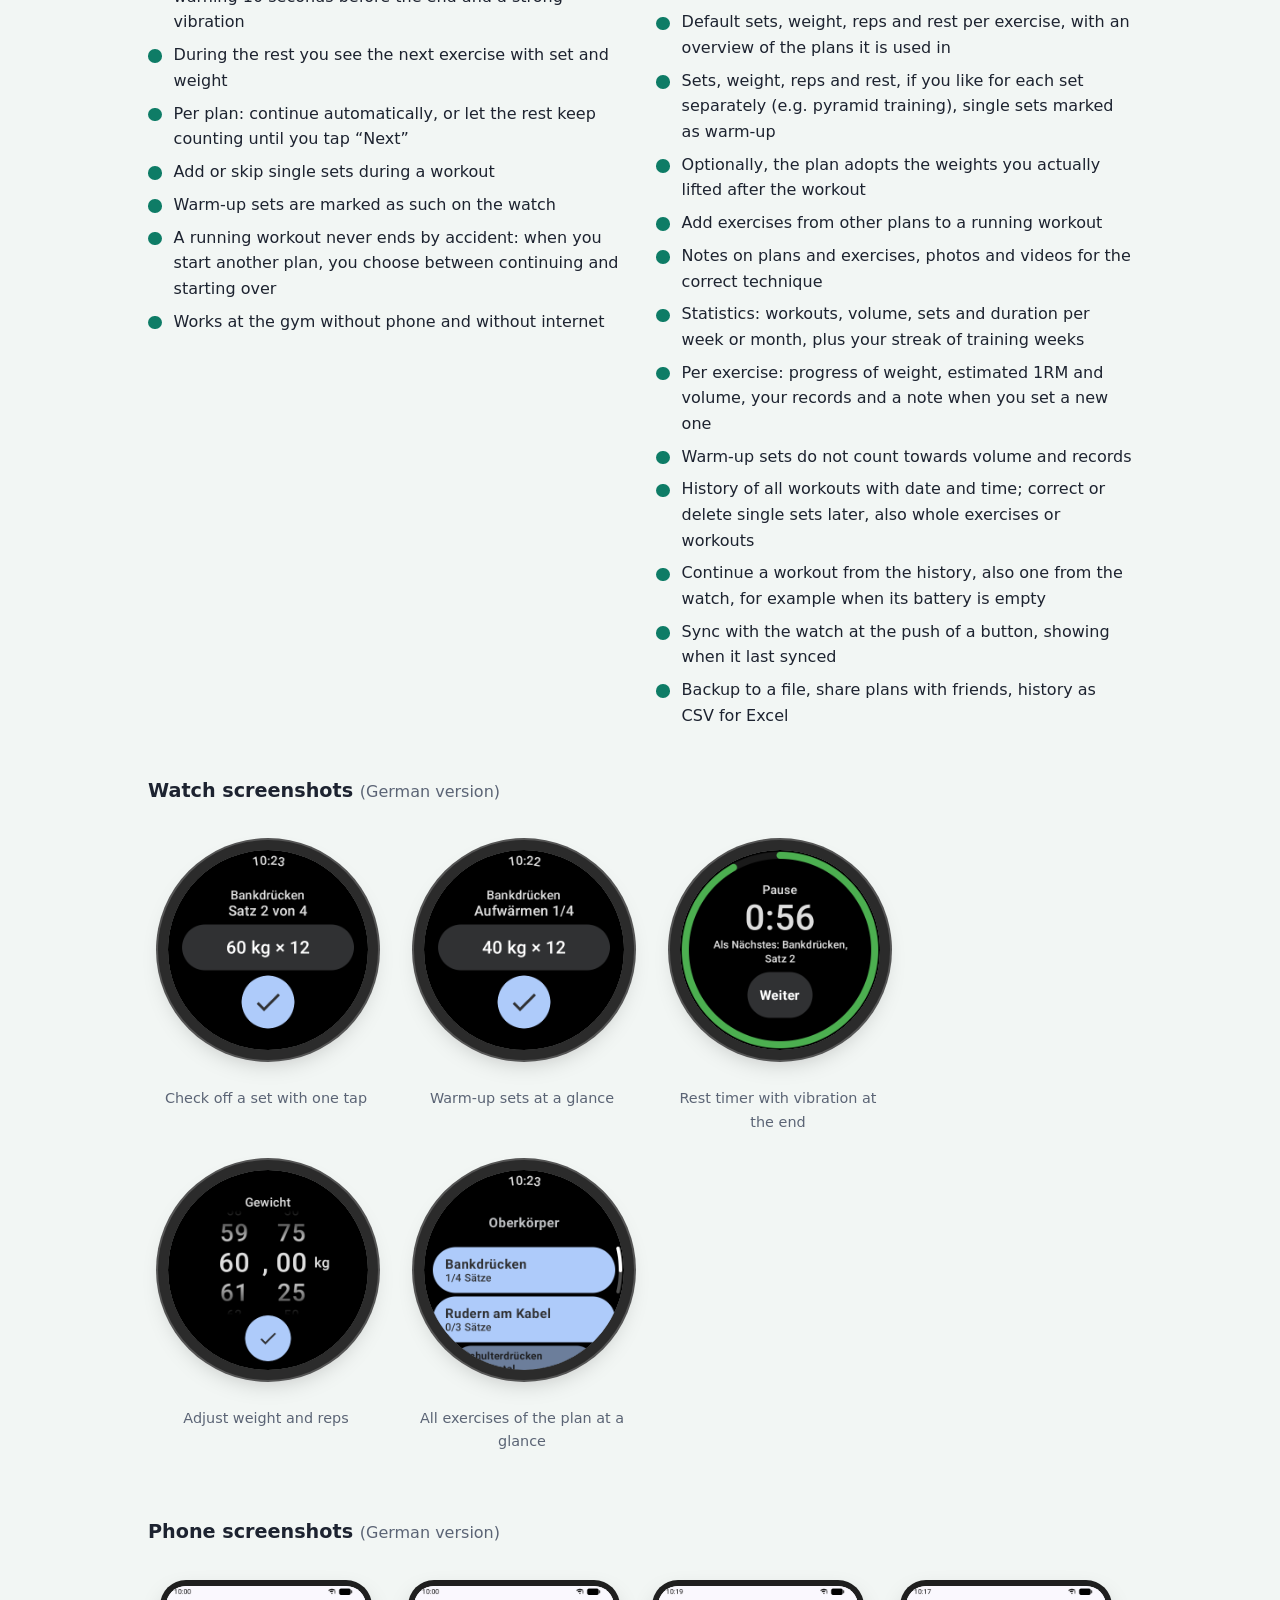
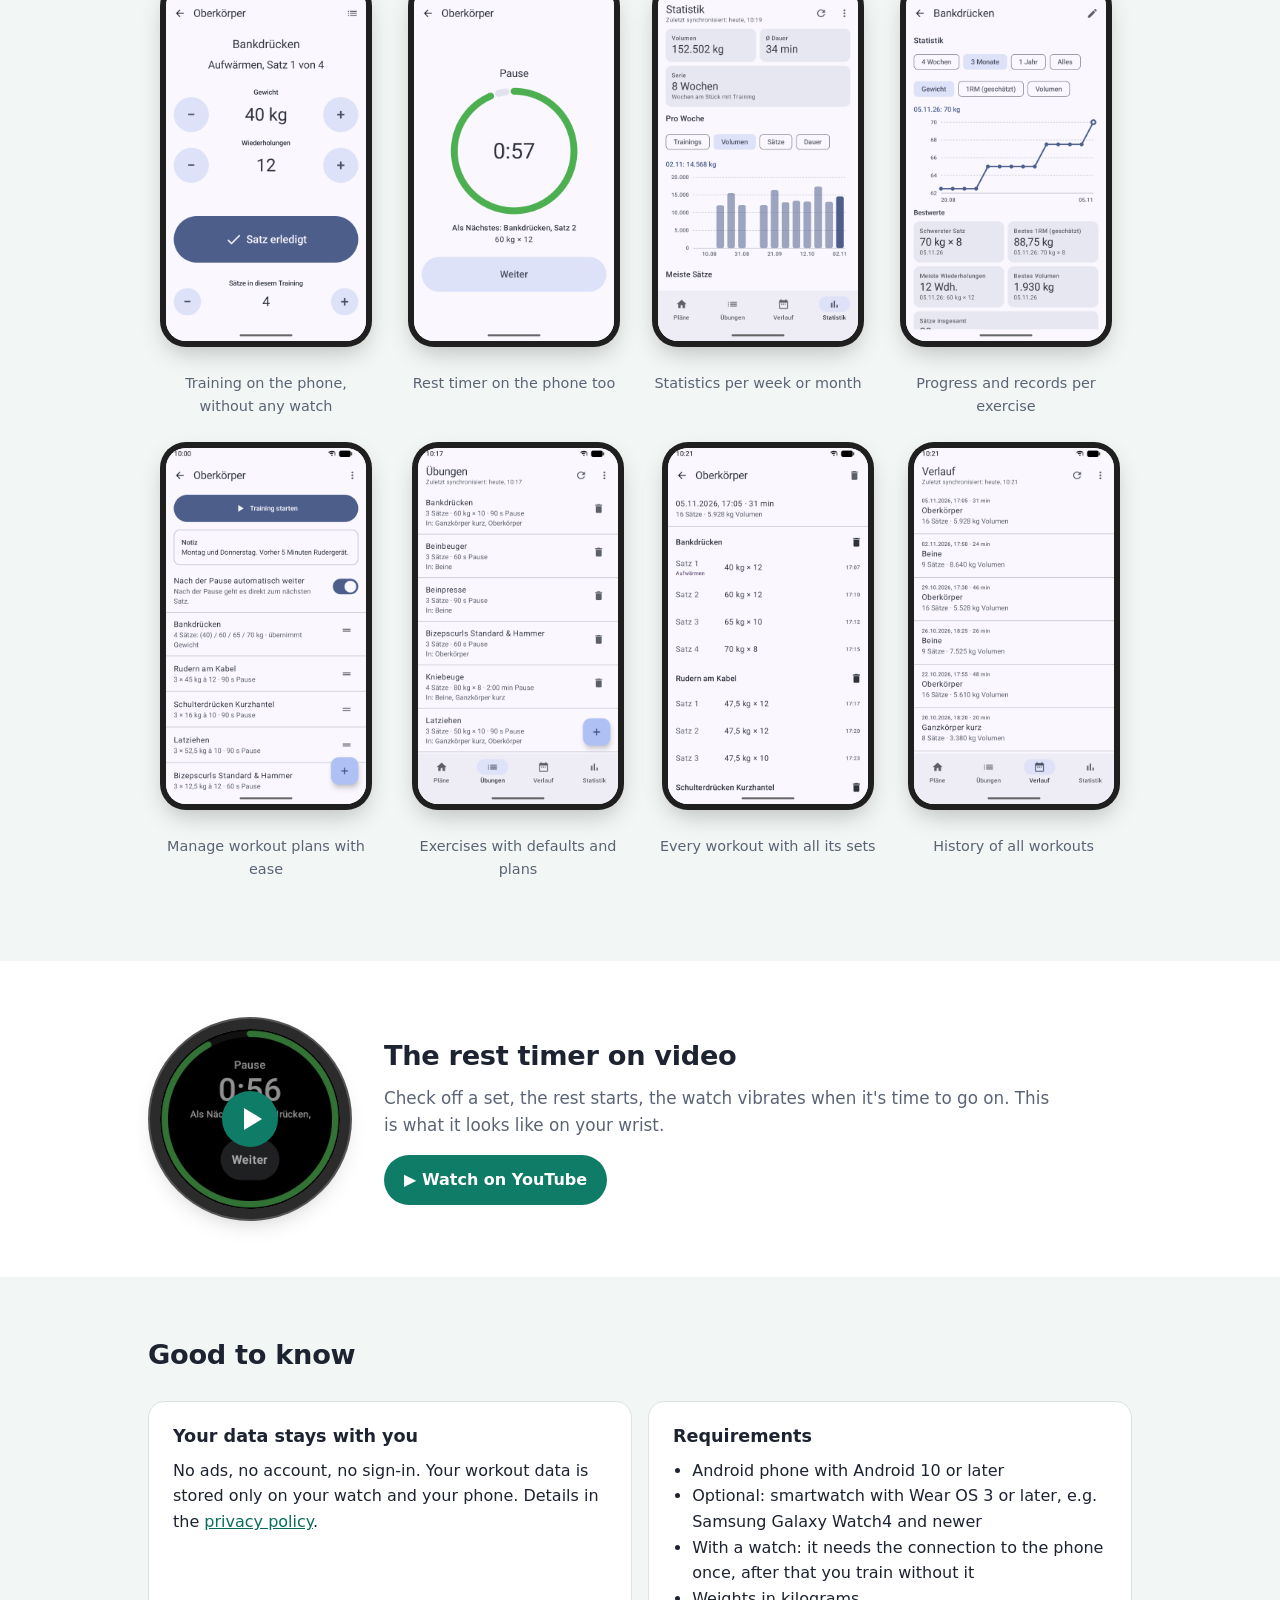
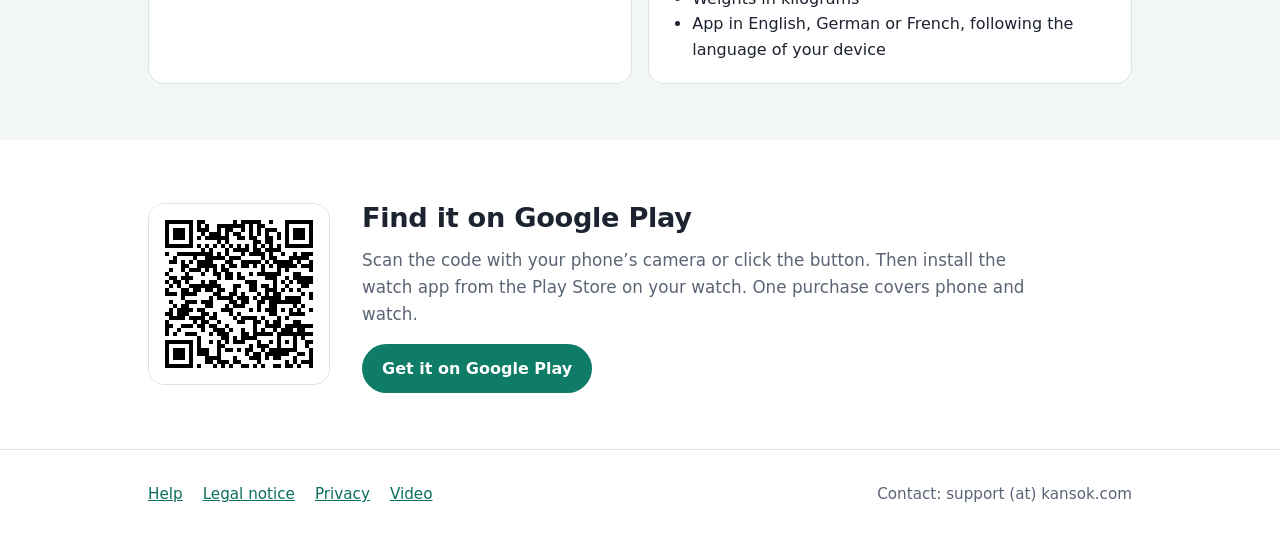
==== commit 5534d069: "Video-Knopf oben entfernt, Video bleibt weiter unten (DE, EN, FR) Co-Authored-By: Claude Opus 5.5 <n" ====
--- a/en/index.html
+++ b/en/index.html
@@ -23,7 +23,6 @@
       <div class="buttons">
         <a class="btn btn-light" href="https://play.google.com/store/apps/details?id=de.socke.fitnessmaik" target="_blank" rel="noopener">Get it on Google Play</a>
         <a class="btn btn-ghost" href="#features">See features</a>
-        <a class="btn btn-ghost" href="https://www.youtube.com/watch?v=dd3W-QZV9yQ" target="_blank" rel="noopener">▶ Watch video</a>
       </div>
       <span class="badge">For Android and Wear OS · now on Google Play</span>
     </div>
